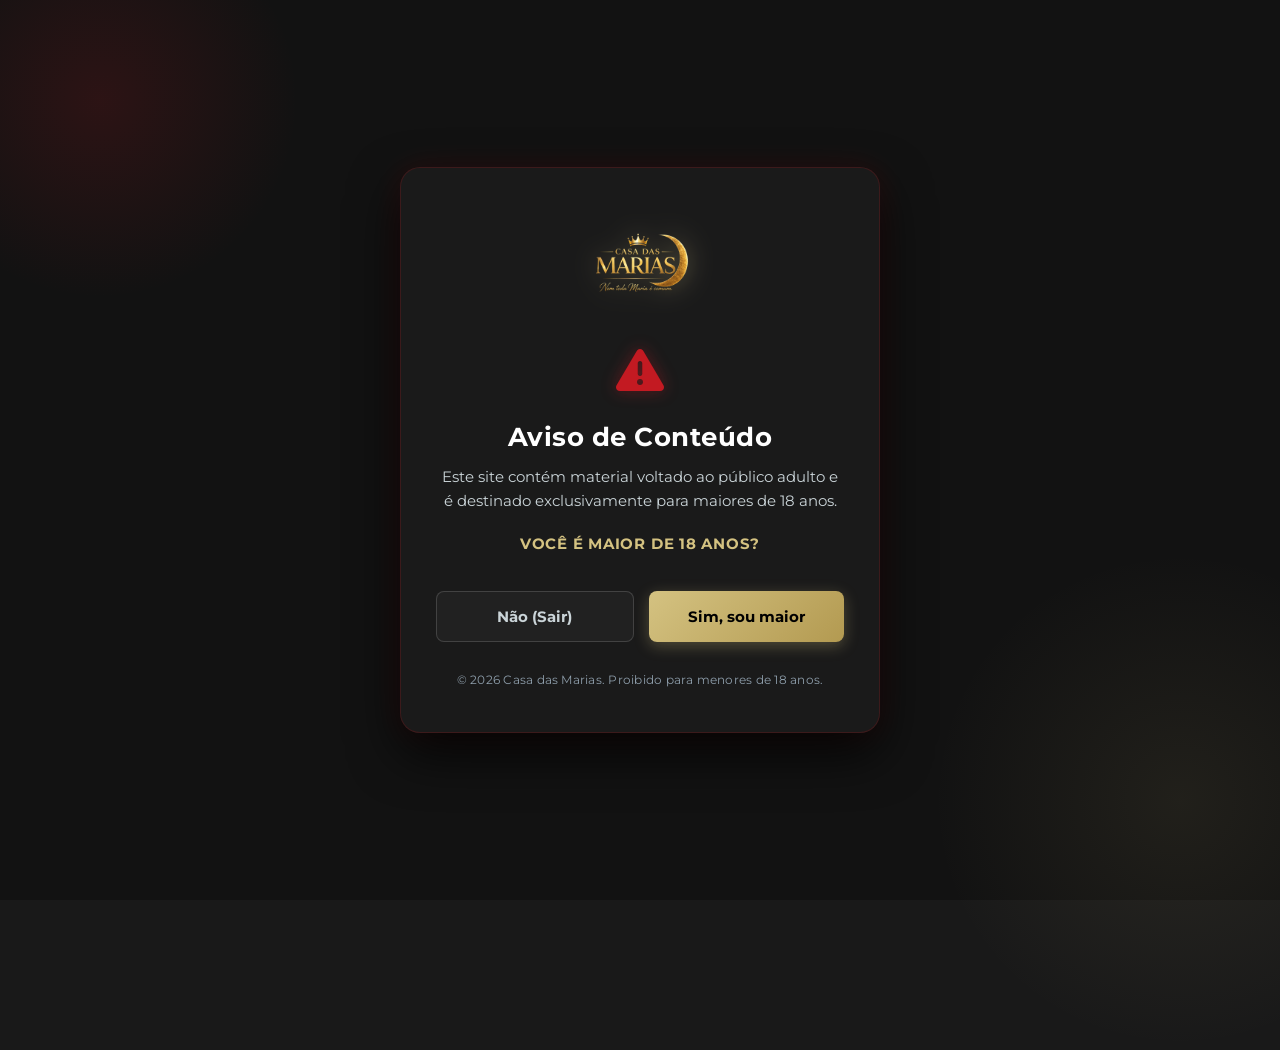
==== about.html @ dfa1aa03 "ATT" ====
<!DOCTYPE html>
<html lang="pt-BR">

<head>
    <script>
        if (localStorage.getItem('marias_age_verified') !== 'true') {
            window.location.href = 'index.html';
        }
    </script>
    <meta charset="UTF-8">
    <meta name="viewport" content="width=device-width, initial-scale=1.0">
    <title>Quem Somos | Casa das Marias</title>
    <!-- Google Fonts -->
    <link rel="preconnect" href="https://fonts.googleapis.com">
    <link rel="preconnect" href="https://fonts.gstatic.com" crossorigin>
    <link
        href="https://fonts.googleapis.com/css2?family=Cinzel:wght@400;600;700;800&family=Inter:wght@300;400;500;600;700&family=Montserrat:ital,wght@0,300..800;1,300..800&family=Outfit:wght@300;400;500;600;700;800&family=Playfair+Display:ital,wght@0,400..900;1,400..900&display=swap"
        rel="stylesheet">
    <!-- FontAwesome for Premium Icons -->
    <link rel="stylesheet" href="https://cdnjs.cloudflare.com/ajax/libs/font-awesome/6.4.0/css/all.min.css">
    <!-- Main Style sheet -->
    <link rel="stylesheet" href="index.css">
</head>

<body>
    <!-- Mobile Sidebar Drawer (Fatal Model Style) -->
    <div class="drawer-overlay" id="drawer-overlay"></div>
    <aside class="sidebar-drawer" id="sidebar-drawer">
        <div class="drawer-close-btn" id="drawer-close-btn">
            <i class="fa-solid fa-xmark"></i>
        </div>
        <div class="drawer-profile">
            <div class="profile-avatar">
                <img src="assets/logo.png" alt="Casa das Marias Logo">
            </div>
            <div class="profile-info">
                <h4 class="profile-name">Casa das Marias</h4>
                <p class="profile-location">Petrolina - PE</p>
                <div class="profile-link-container">
                    <span class="profile-link-text" id="share-link-text">casadasmariass.com</span>
                    <button class="copy-link-btn" id="copy-share-link" title="Copiar Link">
                        <i class="fa-regular fa-copy"></i>
                    </button>
                </div>
            </div>
        </div>
        <nav class="drawer-nav">
            <a href="main.html" class="drawer-link"><i class="fa-solid fa-house"></i> Início</a>
            <a href="main.html#lounge" class="drawer-link"><i class="fa-solid fa-hotel"></i> A Casa</a>
            <a href="main.html#portfolio-view" class="drawer-link"><i class="fa-solid fa-users"></i> Nossas Modelos</a>
            <a href="about.html" class="drawer-link active"><i class="fa-solid fa-circle-info"></i> Quem Somos</a>
            <a href="support.html" class="drawer-link"><i class="fa-solid fa-headset"></i> Suporte</a>
            <a href="https://instagram.com/casadasmarias_privee" target="_blank" class="drawer-link"><i class="fa-brands fa-instagram"></i> Instagram</a>
            <a href="#" class="drawer-link admin-trigger"><i class="fa-solid fa-lock"></i> Painel Admin</a>
        </nav>
        <div class="drawer-footer-action">
            <a href="https://wa.me/5575982897249?text=Ol%C3%A1!%20Sou%20acompanhante%20e%20tenho%20interesse%20em%20me%20hospedar%2Fatender%20na%20Casa%20das%20Marias." target="_blank" class="btn btn-gold btn-glow w-full">
                <i class="fa-brands fa-whatsapp"></i> Solicitar Vaga
            </a>
        </div>
    </aside>

    <!-- Premium Header -->
    <header class="app-header">
        <div class="header-container">
            <a href="main.html" class="logo-img-link" id="nav-logo">
                <img src="assets/logo.png" alt="Casa das Marias" class="logo-img">
            </a>
            <nav class="main-nav" id="main-nav">
                <a href="main.html" class="nav-link">Início</a>
                <a href="main.html#lounge" class="nav-link">A Casa</a>
                <a href="main.html#portfolio-view" class="nav-link">Nossas Modelos</a>
                <a href="about.html" class="nav-link active">Quem Somos</a>
                <a href="support.html" class="nav-link">Suporte</a>
                <a href="https://wa.me/5575982897249?text=Ol%C3%A1!%20Sou%20acompanhante%20e%20tenho%20interesse%20em%20me%20hospedar%2Fatender%20na%20Casa%20das%20Marias." target="_blank" class="nav-link nav-apply-btn"><i class="fa-brands fa-whatsapp"></i> Solicitar Vaga</a>
                <a href="#" class="nav-link admin-trigger"><i class="fa-solid fa-lock-open"></i> Painel Admin</a>
            </nav>
            <button class="mobile-menu-toggle" id="menu-toggle" aria-label="Menu de Navegação">
                <i class="fa-solid fa-bars"></i>
            </button>
        </div>
    </header>

    <!-- Main Content -->
    <main class="main-content" style="padding-top: 115px;">
        <!-- Institutional Hero Section -->
        <section class="about-hero-section" style="position: relative; padding: 100px 4%; text-align: center; background: linear-gradient(180deg, #100607 0%, var(--bg-primary) 100%);">
            <div style="max-width: 800px; margin: 0 auto;">
                <span style="color: var(--color-gold); font-family: var(--font-heading); font-weight: 600; text-transform: uppercase; letter-spacing: 0.2em; font-size: 0.9rem;">Nem toda Maria é comum.</span>
                <h1 style="font-size: 3rem; margin: 15px 0 25px; font-family: var(--font-heading); font-weight: 800; background: linear-gradient(135deg, #FFF, #DFD1A5); -webkit-background-clip: text; -webkit-text-fill-color: transparent;">Quem Somos</h1>
                <div class="title-underline"></div>
                <p style="color: var(--text-secondary); font-size: 1.15rem; line-height: 1.6;">Conheça a história, os valores e a filosofia por trás do espaço de hospedagem e lounge privativo mais exclusivo de Petrolina.</p>
            </div>
        </section>

        <!-- Presentation Section -->
        <section class="section-container" style="padding-top: 20px;">
            <div class="lounge-grid">
                <div class="lounge-img-wrapper story-format">
                    <video autoplay muted loop playsinline webkit-playsinline class="lounge-video">
                        <source src="assets/casa.mp4" type="video/mp4">
                    </video>
                </div>
                <div class="lounge-details">
                    <span style="color: var(--color-accent); font-weight: 600; font-size: 0.95rem; text-transform: uppercase; letter-spacing: 0.1em; display: block; margin-bottom: 8px;">Exclusividade & Conforto</span>
                    <h3 style="font-size: 2.2rem; line-height: 1.2; margin-bottom: 20px; font-family: var(--font-heading); font-weight: 700;">Onde o Luxo Encontra a Privacidade</h3>
                    <p>Na Casa das Marias, cada detalhe foi cuidadosamente planejado para oferecer uma experiência sensorial incomparável. Nosso lounge conta com iluminação indireta sofisticada, sofás de veludo confortáveis e uma seleção de bebidas importadas da mais alta qualidade.</p>
                    <p>Valorizamos a privacidade acima de tudo. Por isso, oferecemos uma entrada reservada de acesso discreto e segurança qualificada no local, permitindo que você relaxe e desfrute com total paz de espírito.</p>
                </div>
            </div>
        </section>

        <!-- Features & Notice Section -->
        <section class="section-container" style="background: rgba(255, 255, 255, 0.01); border-top: 1px solid rgba(255,255,255,0.03); border-bottom: 1px solid rgba(255,255,255,0.03); padding-top: 60px; padding-bottom: 60px;">
            <div class="section-header" style="margin-bottom: 40px;">
                <h2 class="section-title" style="font-size: 2rem;">Diferenciais da Casa</h2>
                <div class="title-underline"></div>
            </div>
            
            <div class="rules-grid" style="margin-bottom: 40px;">
                <div class="rule-card">
                    <div class="rule-card-header">
                        <div class="rule-card-icon-box"><i class="fa-solid fa-user-secret"></i></div>
                        <h4>Sigilo Absoluto</h4>
                    </div>
                    <div class="rule-card-content">
                        <p>Acesso e estacionamento privativos para sua total discrição em todas as visitas.</p>
                    </div>
                </div>

                <div class="rule-card">
                    <div class="rule-card-header">
                        <div class="rule-card-icon-box"><i class="fa-solid fa-martini-glass-citrus"></i></div>
                        <h4>Bar de Elite</h4>
                    </div>
                    <div class="rule-card-content">
                        <p>Drinks finos, champagne e destilados premium selecionados para paladares exigentes.</p>
                    </div>
                </div>

                <div class="rule-card">
                    <div class="rule-card-header">
                        <div class="rule-card-icon-box"><i class="fa-solid fa-hotel"></i></div>
                        <h4>Suítes VIP</h4>
                    </div>
                    <div class="rule-card-content">
                        <p>Quartos climatizados equipados com hidromassagem e sistema de som ambiente premium.</p>
                    </div>
                </div>

                <div class="rule-card">
                    <div class="rule-card-header">
                        <div class="rule-card-icon-box"><i class="fa-solid fa-shield-halved"></i></div>
                        <h4>Segurança Rigorosa</h4>
                    </div>
                    <div class="rule-card-content">
                        <p>Sistema de monitoramento e equipe dedicada treinada para garantir sua total tranquilidade.</p>
                    </div>
                </div>
            </div>

            <!-- Exclusivity Notice Box -->
            <div class="lounge-notice-box" style="max-width: 800px; margin: 0 auto; padding: 20px; border-left: 3px solid var(--color-gold); background: rgba(212, 194, 129, 0.03); border-radius: 0 var(--border-radius-sm) var(--border-radius-sm) 0; text-align: left;">
                <p style="margin: 0; font-size: 0.9rem; line-height: 1.6; color: var(--text-secondary);">
                    <strong>Nota de Exclusividade:</strong> A Casa das Marias funciona como um espaço de hospedagem e atendimento privativo das próprias modelos. Não possuímos central de atendimento ao cliente ou suporte comercial no local; todos os contatos e agendamentos são feitos de forma individual e direta com as modelos via WhatsApp.
                </p>
            </div>
        </section>

        <!-- Concept Banner (Instagram Integration visual hint) -->
        <section class="section-container" style="text-align: center; padding-top: 60px; padding-bottom: 60px;">
            <div class="glass-panel" style="max-width: 900px; margin: 0 auto; padding: 45px 30px; border: 1px solid rgba(212, 194, 129, 0.25);">
                <i class="fa-brands fa-instagram" style="font-size: 3.5rem; color: var(--color-gold); margin-bottom: 20px; text-shadow: 0 0 15px var(--color-gold-glow);"></i>
                <h3 style="font-family: var(--font-heading); font-size: 1.8rem; font-weight: 700; margin-bottom: 15px; color: #FFF;">Acompanhe Nossa Rotina no Instagram</h3>
                <p style="color: var(--text-secondary); max-width: 600px; margin: 0 auto 25px; line-height: 1.6; font-size: 1rem;">Siga nosso perfil oficial para novidades exclusivas, bastidores, aviso de novas modelos hospedadas na casa e campanhas especiais.</p>
                <a href="https://instagram.com/casadasmarias_privee" target="_blank" class="btn btn-gold btn-glow" style="padding: 14px 35px;">
                    <i class="fa-brands fa-instagram"></i> @casadasmarias_privee
                </a>
            </div>
        </section>
    </main>

    <!-- Footer -->
    <footer class="app-footer">
        <div class="footer-container">
            <div class="footer-brand">
                <a href="main.html" class="logo-img-link">
                    <img src="assets/logo.png" alt="Casa das Marias" class="logo-img footer-logo-img">
                </a>
                <p>O ambiente mais exclusivo e as companhias mais sofisticadas da região. Nem toda Maria é comum.</p>
            </div>
            <div class="footer-links">
                <h3>Links Úteis</h3>
                <ul>
                    <li><a href="main.html#lounge">A Casa</a></li>
                    <li><a href="main.html#portfolio-view">Nossas Modelos</a></li>
                    <li><a href="about.html">Quem Somos</a></li>
                    <li><a href="support.html">Suporte</a></li>
                    <li><a href="#" class="admin-trigger"><i class="fa-solid fa-user-gear"></i> Painel Administrativo</a></li>
                </ul>
            </div>
            <div class="footer-contact">
                <h3>Agendamentos</h3>
                <p><i class="fa-brands fa-whatsapp"></i> <a href="https://wa.me/5575982897249" target="_blank"
                        style="color: inherit; text-decoration: none; transition: color 0.2s;">Agendamentos via
                        WhatsApp</a></p>
                <p><i class="fa-solid fa-clock"></i> Todos os dias — 24 horas</p>
                <div class="social-icons">
                    <a href="https://wa.me/5575982897249" target="_blank" class="social-icon wa-link"><i
                            class="fa-brands fa-whatsapp"></i></a>
                    <a href="https://instagram.com/casadasmarias_privee" target="_blank" class="social-icon"><i class="fa-brands fa-instagram"></i></a>
                </div>
            </div>
        </div>
        <div class="footer-bottom">
            <p>&copy; 2026 Casa das Marias. Todos os direitos reservados. Proibido para menores de 18 anos.</p>
        </div>
    </footer>

    <!-- Manager Password Modal -->
    <div class="modal-overlay hidden" id="auth-modal">
        <div class="modal-container glass-panel auth-modal-container">
            <button class="modal-close-btn" id="auth-modal-close"><i class="fa-solid fa-xmark"></i></button>
            <div class="auth-header">
                <i class="fa-solid fa-shield-halved auth-icon"></i>
                <h3>Autenticação do Gerente</h3>
                <p>Insira a senha de acesso para entrar no Painel Administrativo.</p>
            </div>
            <div class="auth-body">
                <div class="form-group">
                    <label for="auth-password">Senha de Acesso</label>
                    <input type="password" id="auth-password" placeholder="Digite a senha...">
                    <small id="auth-error-msg" class="auth-error-msg hidden">Senha incorreta. Tente novamente.</small>
                    <small class="form-tip">Dica: A senha padrão é <strong>admin123</strong></small>
                </div>
                <button type="button" class="btn btn-primary w-full" id="auth-submit-btn">Entrar no Painel</button>
            </div>
        </div>
    </div>

    <!-- Core App Logic -->
    <script src="js/app.js"></script>
</body>

</html>
---- index.css ----
/* ==========================================================================
   MARIAS PRIVÉE - DESIGN SYSTEM & STYLESHEET
   ========================================================================== */

/* --- Design Tokens / Variables --- */
:root {
    --bg-primary: #191919;
    --bg-secondary: #292929;
    --bg-tertiary: #333333;

    --color-gold: #D4C281;
    --color-gold-hover: #E5D59A;
    --color-gold-glow: rgba(212, 194, 129, 0.35);

    --color-accent: #E25352;
    --color-accent-hover: #D04C4C;
    --color-accent-glow: rgba(226, 83, 82, 0.4);

    --color-success: #25D366;
    --color-danger: #ED3A3B;

    --text-primary: #FFFFFF;
    --text-secondary: #CAD4D8;
    --text-muted: #8E9EAB;

    --glass-bg: rgba(41, 41, 41, 0.85);
    --glass-border: rgba(226, 83, 82, 0.15);
    --glass-blur: blur(16px);

    --font-logo: 'Cinzel', serif;
    --font-heading: 'Montserrat', sans-serif;
    --font-body: 'Montserrat', sans-serif;

    --transition-fast: 0.2s cubic-bezier(0.4, 0, 0.2, 1);
    --transition-smooth: 0.4s cubic-bezier(0.4, 0, 0.2, 1);

    --shadow-premium: 0 10px 30px -10px rgba(0, 0, 0, 0.5),
        0 1px 1px 0 rgba(226, 83, 82, 0.05);
    --shadow-glow: 0 0 20px rgba(226, 83, 82, 0.25);

    --border-radius-sm: 8px;
    --border-radius-md: 12px;
    --border-radius-lg: 20px;
}

/* --- Base Styles & Reset --- */
* {
    margin: 0;
    padding: 0;
    box-sizing: border-box;
}

html {
    scroll-behavior: smooth;
    background-color: var(--bg-primary);
    color: var(--text-primary);
    font-family: var(--font-body);
}

body {
    min-height: 100vh;
    display: flex;
    flex-direction: column;
    overflow-x: hidden;
}

/* --- Typography --- */
h1,
h2,
h3,
h4,
h5,
h6 {
    font-family: var(--font-heading);
    font-weight: 600;
    letter-spacing: -0.02em;
}

a {
    color: inherit;
    text-decoration: none;
    transition: var(--transition-fast);
}

/* --- Common Components --- */

/* Glass Panels */
.glass-panel {
    background: var(--glass-bg);
    backdrop-filter: var(--glass-blur);
    -webkit-backdrop-filter: var(--glass-blur);
    border: 1px solid var(--glass-border);
    box-shadow: var(--shadow-premium);
    border-radius: var(--border-radius-md);
}

/* Buttons */
.btn {
    display: inline-flex;
    align-items: center;
    justify-content: center;
    gap: 8px;
    padding: 12px 28px;
    font-family: var(--font-heading);
    font-weight: 600;
    font-size: 0.95rem;
    border-radius: var(--border-radius-sm);
    cursor: pointer;
    transition: var(--transition-smooth);
    border: none;
}

.btn-primary {
    background: var(--color-accent);
    color: #FFFFFF;
}

.btn-primary:hover {
    background: var(--color-accent-hover);
    transform: translateY(-2px);
    box-shadow: var(--shadow-glow);
}

.btn-secondary {
    background: rgba(255, 255, 255, 0.05);
    color: var(--text-primary);
    border: 1px solid rgba(255, 255, 255, 0.15);
}

.btn-secondary:hover {
    background: rgba(255, 255, 255, 0.1);
    border-color: var(--color-accent);
    transform: translateY(-2px);
}

.btn-gold {
    background: linear-gradient(135deg, var(--color-gold), #b39a51);
    color: #000000 !important;
    font-weight: 750;
    box-shadow: 0 4px 15px rgba(212, 194, 129, 0.3);
}

.btn-gold:hover {
    background: linear-gradient(135deg, #e5d59a, var(--color-gold));
    transform: translateY(-2px);
    box-shadow: 0 8px 25px rgba(212, 194, 129, 0.5);
}

.btn-gold.btn-glow::after {
    background: linear-gradient(135deg, var(--color-gold), #b39a51) !important;
    opacity: 0.4;
}

.btn-glow {
    position: relative;
}

.btn-glow::after {
    content: '';
    position: absolute;
    top: -2px;
    left: -2px;
    right: -2px;
    bottom: -2px;
    background: linear-gradient(135deg, var(--color-accent), var(--color-accent-hover));
    z-index: -1;
    border-radius: calc(var(--border-radius-sm) + 2px);
    opacity: 0.5;
    filter: blur(8px);
    transition: var(--transition-smooth);
}

.btn-glow:hover::after {
    opacity: 0.8;
    filter: blur(12px);
}

.w-full {
    width: 100%;
}

/* Section Header */
.section-container {
    padding: 80px 4% 40px;
    max-width: 1400px;
    margin: 0 auto;
    width: 100%;
}

.section-header {
    text-align: center;
    margin-bottom: 50px;
}

.section-title {
    font-size: 2.5rem;
    color: var(--text-primary);
    margin-bottom: 8px;
    font-weight: 700;
}

.title-underline {
    width: 60px;
    height: 3px;
    background: linear-gradient(90deg, var(--color-gold), var(--color-accent));
    margin: 0 auto 16px;
    border-radius: 2px;
}

.section-subtitle {
    font-size: 1.1rem;
    color: var(--text-secondary);
    max-width: 600px;
    margin: 0 auto;
}

/* --- Header / Navigation --- */
.app-header {
    position: fixed;
    top: 0;
    left: 0;
    right: 0;
    z-index: 100;
    background: #000000;
    border-bottom: 1px solid rgba(255, 255, 255, 0.03);
    transition: var(--transition-smooth);
}

.header-container {
    max-width: 1400px;
    margin: 0 auto;
    padding: 10px 4%;
    display: flex;
    align-items: center;
    justify-content: space-between;
}

.logo {
    font-family: var(--font-logo);
    font-size: 1.6rem;
    font-weight: 700;
    letter-spacing: 0.05em;
    display: inline-flex;
    align-items: center;
}

.logo-img-link {
    display: inline-flex;
    align-items: center;
}

.logo-img {
    height: 95px;
    width: auto;
    object-fit: contain;
    transition: var(--transition-fast);
    mix-blend-mode: screen;
}

@media (max-width: 767px) {
    .logo-img {
        height: 75px;
    }
}

.logo-img-link:hover .logo-img {
    transform: scale(1.04);
    filter: drop-shadow(0 0 10px var(--color-gold-glow));
}

.footer-logo-img {
    height: 70px;
}

.logo-icon-crown {
    color: var(--color-gold);
    margin-right: 8px;
    font-size: 1.4rem;
    filter: drop-shadow(0 0 8px var(--color-gold-glow));
    vertical-align: middle;
}

.logo-gold {
    color: var(--color-gold);
    text-shadow: 0 0 10px rgba(212, 175, 55, 0.3);
}

.logo-white {
    color: var(--text-primary);
}

.main-nav {
    display: flex;
    align-items: center;
    gap: 32px;
}

.nav-link {
    font-size: 0.95rem;
    font-weight: 500;
    color: var(--text-secondary);
    position: relative;
    padding: 6px 0;
}

.nav-link:hover,
.nav-link.active {
    color: var(--text-primary);
}

.nav-link.nav-apply-btn {
    color: var(--color-gold) !important;
    font-weight: 600;
}

.nav-link.nav-apply-btn:hover {
    color: var(--color-gold-hover) !important;
}

.nav-link::after {
    content: '';
    position: absolute;
    bottom: 0;
    left: 0;
    width: 0;
    height: 2px;
    background: var(--color-gold);
    transition: var(--transition-fast);
}

.nav-link:hover::after,
.nav-link.active::after {
    width: 100%;
}

.admin-trigger {
    background: rgba(212, 175, 55, 0.1);
    color: var(--color-gold);
    border: 1px solid rgba(212, 175, 55, 0.3);
    padding: 8px 16px;
    border-radius: var(--border-radius-sm);
    display: inline-flex;
    align-items: center;
    gap: 8px;
    font-weight: 600;
    font-size: 0.9rem;
}

.admin-trigger:hover {
    background: var(--color-gold);
    color: #000000;
    border-color: var(--color-gold);
}

.mobile-menu-toggle {
    display: none;
    background: none;
    border: none;
    color: var(--text-primary);
    font-size: 1.5rem;
    cursor: pointer;
}

/* --- Hero Section --- */
.hero-section {
    position: relative;
    width: 100%;
    height: 100vh;
    min-height: 500px;
    max-height: 100vh;
    display: flex;
    align-items: center;
    justify-content: center;
    padding: 0 6%;
    background-color: #000;
    overflow: hidden;
}

/* Video background — ocupa toda a seção sem esticar */
.hero-video-bg {
    position: absolute;
    top: 0;
    left: 0;
    width: 100%;
    height: 100%;
    /* object-fit:cover garante que o vídeo preenche sem deformar */
    object-fit: cover;
    object-position: center center;
    z-index: 0;
    pointer-events: none;
    opacity: 0.85;
    /* display:block evita espaço extra inline */
    display: block;
    transform: translate3d(0, 0, 0);
    -webkit-transform: translate3d(0, 0, 0);
}

.hero-overlay {
    position: absolute;
    top: 0;
    left: 0;
    right: 0;
    bottom: 0;
    /* Gradiente forte para garantir legibilidade do texto em cima do vídeo */
    background: linear-gradient(
        to bottom,
        rgba(10, 10, 10, 0.25) 0%,
        rgba(10, 10, 10, 0.55) 50%,
        rgba(10, 10, 10, 0.9) 85%,
        #191919 100%
    );
    z-index: 1;
}

.hero-content {
    position: relative;
    z-index: 2;
    text-align: center;
    max-width: 800px;
    padding: 0 20px;
    animation: fadeInUp 1s cubic-bezier(0.16, 1, 0.3, 1);
}

.hero-subtitle {
    font-family: var(--font-heading);
    font-size: 1.1rem;
    font-weight: 600;
    letter-spacing: 0.25em;
    text-transform: uppercase;
    color: var(--color-gold);
    margin-bottom: 20px;
    display: block;
    text-shadow: 0 0 10px rgba(212, 175, 55, 0.4);
}

.hero-title {
    font-size: 3.5rem;
    line-height: 1.15;
    font-weight: 800;
    margin-bottom: 24px;
    color: var(--text-primary);
    background: linear-gradient(135deg, #FFF, #DFD1A5);
    -webkit-background-clip: text;
    -webkit-text-fill-color: transparent;
}

.hero-description {
    font-size: 1.15rem;
    color: var(--text-secondary);
    line-height: 1.6;
    margin-bottom: 40px;
    max-width: 650px;
    margin-left: auto;
    margin-right: auto;
}

.hero-ctas {
    display: flex;
    align-items: center;
    justify-content: center;
    gap: 20px;
}

.scroll-indicator {
    position: absolute;
    bottom: 30px;
    left: 50%;
    transform: translateX(-50%);
    z-index: 2;
    display: flex;
    flex-direction: column;
    align-items: center;
    gap: 8px;
    color: var(--text-muted);
    font-size: 0.85rem;
    letter-spacing: 0.05em;
}

.bounce {
    animation: bounce 2s infinite;
}

/* --- Lounge Section (O Ambiente) --- */
.lounge-grid {
    display: grid;
    grid-template-columns: 1fr 1fr;
    gap: 60px;
    align-items: center;
    margin-top: 40px;
}

.lounge-img-wrapper {
    position: relative;
    border-radius: var(--border-radius-lg);
    overflow: hidden;
    aspect-ratio: 16 / 10;
}

.lounge-img-wrapper::after {
    content: '';
    position: absolute;
    top: -1px;
    left: -1px;
    right: -1px;
    bottom: -1px;
    border: 2px solid var(--glass-border);
    border-radius: var(--border-radius-lg);
    pointer-events: none;
    z-index: 2;
}

.lounge-img {
    width: 100%;
    height: 100%;
    object-fit: cover;
    transition: var(--transition-smooth);
}

.lounge-video {
    width: 100%;
    height: 100%;
    object-fit: cover;
    display: block;
    transition: var(--transition-smooth);
    transform: translate3d(0, 0, 0);
    -webkit-transform: translate3d(0, 0, 0);
}

.lounge-img-wrapper:hover .lounge-img,
.lounge-img-wrapper:hover .lounge-video {
    transform: scale(1.04);
}

.lounge-details h3 {
    font-size: 2rem;
    margin-bottom: 20px;
    color: var(--text-primary);
}

.lounge-details p {
    color: var(--text-secondary);
    line-height: 1.7;
    margin-bottom: 24px;
}

.lounge-features {
    display: grid;
    grid-template-columns: 1fr 1fr;
    gap: 20px;
}

.feature-item {
    display: flex;
    align-items: flex-start;
    gap: 16px;
}

.feature-icon-box {
    width: 48px;
    height: 48px;
    background: rgba(212, 175, 55, 0.08);
    border: 1px solid rgba(212, 175, 55, 0.2);
    border-radius: var(--border-radius-sm);
    display: flex;
    align-items: center;
    justify-content: center;
    color: var(--color-gold);
    font-size: 1.25rem;
    flex-shrink: 0;
}

.feature-text h4 {
    font-size: 1rem;
    font-weight: 600;
    margin-bottom: 4px;
}

.feature-text p {
    font-size: 0.85rem;
    color: var(--text-muted);
    margin-bottom: 0;
    line-height: 1.4;
}

/* --- Search & Filter Bar --- */
.filter-controls-container {
    padding: 24px;
    display: flex;
    flex-direction: column;
    gap: 20px;
    margin-bottom: 40px;
}

@media(min-width: 768px) {
    .filter-controls-container {
        flex-direction: row;
        align-items: center;
        justify-content: space-between;
    }
}

.search-bar {
    position: relative;
    flex: 1;
    max-width: 400px;
}

.search-icon {
    position: absolute;
    left: 16px;
    top: 50%;
    transform: translateY(-50%);
    color: var(--text-muted);
    font-size: 1.1rem;
}

.search-bar input {
    width: 100%;
    padding: 14px 16px 14px 48px;
    background: rgba(0, 0, 0, 0.3);
    border: 1px solid rgba(255, 255, 255, 0.08);
    border-radius: var(--border-radius-sm);
    color: var(--text-primary);
    font-family: var(--font-body);
    font-size: 0.95rem;
    transition: var(--transition-fast);
}

.search-bar input:focus {
    outline: none;
    border-color: var(--color-gold);
    box-shadow: 0 0 10px rgba(212, 175, 55, 0.1);
}

.filter-options {
    display: flex;
    align-items: center;
    gap: 16px;
    flex-wrap: wrap;
}

.filter-label {
    font-family: var(--font-heading);
    font-weight: 600;
    color: var(--text-secondary);
    font-size: 0.9rem;
    text-transform: uppercase;
}

.filter-tags {
    display: flex;
    gap: 10px;
    flex-wrap: wrap;
}

.filter-btn {
    background: rgba(255, 255, 255, 0.03);
    border: 1px solid rgba(255, 255, 255, 0.1);
    color: var(--text-secondary);
    padding: 8px 18px;
    border-radius: 30px;
    font-size: 0.85rem;
    font-weight: 500;
    cursor: pointer;
    transition: var(--transition-fast);
}

.filter-btn:hover {
    color: var(--text-primary);
    border-color: rgba(255, 255, 255, 0.25);
}

.filter-btn.active {
    background: var(--color-accent);
    color: #FFFFFF;
    border-color: var(--color-accent);
    box-shadow: var(--shadow-glow);
}

/* --- Companions Grid & Cards --- */
.companions-grid {
    display: grid;
    grid-template-columns: repeat(auto-fill, minmax(280px, 1fr));
    gap: 30px;
}

.girl-card {
    position: relative;
    background-color: var(--bg-secondary);
    border: 1px solid rgba(255, 255, 255, 0.05);
    border-radius: var(--border-radius-md);
    overflow: hidden;
    cursor: pointer;
    display: flex;
    flex-direction: column;
    box-shadow: var(--shadow-premium);
    transition: var(--transition-smooth);
}

.girl-card-img-wrapper {
    position: relative;
    width: 100%;
    aspect-ratio: 3 / 4;
    overflow: hidden;
}

.girl-card-img {
    width: 100%;
    height: 100%;
    object-fit: cover;
    transition: var(--transition-smooth);
}

.girl-card-overlay {
    position: absolute;
    top: 0;
    left: 0;
    right: 0;
    bottom: 0;
    background: linear-gradient(to top,
            rgba(25, 25, 25, 0.4) 0%,
            rgba(25, 25, 25, 0.05) 50%,
            transparent 100%);
    z-index: 2;
    transition: var(--transition-smooth);
}

.girl-card:hover {
    transform: translateY(-8px);
    box-shadow: 0 15px 40px -10px rgba(0, 0, 0, 0.6), 0 10px 20px -10px var(--color-accent-glow);
    border-color: rgba(226, 83, 82, 0.3);
}

.girl-card:hover .girl-card-img {
    transform: scale(1.04);
}

/* Badges */
.card-badges {
    position: absolute;
    top: 12px;
    left: 12px;
    z-index: 3;
    display: flex;
    flex-direction: column;
    gap: 6px;
}

.badge {
    padding: 4px 8px;
    font-size: 0.7rem;
    font-weight: 700;
    text-transform: uppercase;
    letter-spacing: 0.03em;
    border-radius: 4px;
    display: inline-flex;
    align-items: center;
    gap: 4px;
}

.badge-gold {
    background: linear-gradient(135deg, var(--color-gold), #B5902B);
    color: #000;
    box-shadow: 0 2px 8px rgba(212, 194, 129, 0.3);
}

.badge-magenta {
    background: var(--color-accent);
    color: #FFF;
    box-shadow: 0 2px 8px rgba(226, 83, 82, 0.3);
}

.badge-verified {
    background-color: var(--color-accent);
    color: #FFFFFF;
    font-weight: 700;
    box-shadow: 0 2px 8px rgba(226, 83, 82, 0.4);
}

.badge-standard {
    background: rgba(0, 0, 0, 0.6);
    color: #FFF;
    border: 1px solid rgba(255, 255, 255, 0.15);
}

.card-status {
    position: absolute;
    top: 12px;
    right: 12px;
    z-index: 3;
}

.status-dot-badge {
    display: flex;
    align-items: center;
    gap: 6px;
    padding: 4px 8px;
    border-radius: 4px;
    background: rgba(25, 25, 25, 0.85);
    border: 1px solid rgba(255, 255, 255, 0.08);
    font-size: 0.7rem;
    font-weight: 600;
    color: #FFFFFF;
}

.dot-green {
    width: 6px;
    height: 6px;
    background-color: var(--color-success);
    border-radius: 50%;
    box-shadow: 0 0 8px var(--color-success);
    animation: pulse-green 1.8s infinite;
}

@keyframes pulse-green {
    0% {
        transform: scale(0.9);
        box-shadow: 0 0 0 0 rgba(37, 211, 102, 0.7);
    }

    70% {
        transform: scale(1);
        box-shadow: 0 0 0 5px rgba(37, 211, 102, 0);
    }

    100% {
        transform: scale(0.9);
        box-shadow: 0 0 0 0 rgba(37, 211, 102, 0);
    }
}

.dot-red {
    width: 6px;
    height: 6px;
    background-color: #8E9EAB;
    border-radius: 50%;
}

/* Card Content Details */
.girl-card-content {
    position: relative;
    padding: 16px;
    background-color: var(--bg-secondary);
    display: flex;
    flex-direction: column;
    flex-grow: 1;
}

.girl-card-name {
    font-size: 1.15rem;
    font-weight: 700;
    color: var(--text-primary);
    margin-bottom: 2px;
    display: flex;
    align-items: center;
    gap: 6px;
}

.girl-card-location {
    font-size: 0.8rem;
    color: var(--text-muted);
    margin-bottom: 8px;
    display: flex;
    align-items: center;
    gap: 6px;
}

.girl-card-location i {
    color: var(--color-accent);
}

.girl-card-specs {
    display: flex;
    gap: 8px;
    font-size: 0.75rem;
    color: var(--text-secondary);
    margin-bottom: 12px;
    font-weight: 500;
}

.girl-card-specs span:not(:last-child)::after {
    content: '•';
    margin-left: 8px;
    color: rgba(255, 255, 255, 0.15);
}

.girl-card-bio {
    font-size: 0.8rem;
    color: var(--text-secondary);
    line-height: 1.5;
    margin-bottom: 16px;
    display: -webkit-box;
    -webkit-line-clamp: 2;
    -webkit-box-orient: vertical;
    overflow: hidden;
    height: 2.4rem; /* Garante tamanho uniforme */
}

.girl-card-footer {
    display: flex;
    align-items: center;
    justify-content: space-between;
    border-top: 1px solid rgba(255, 255, 255, 0.06);
    padding-top: 12px;
    margin-top: auto;
}

.girl-card-rate {
    font-family: var(--font-heading);
    font-size: 0.95rem;
    font-weight: 700;
    color: #FFFFFF;
}

.rate-label {
    font-size: 0.7rem;
    color: var(--text-muted);
    font-weight: 500;
    display: block;
    margin-bottom: 1px;
}

.girl-card-btn {
    background: rgba(226, 83, 82, 0.08);
    border: 1px solid rgba(226, 83, 82, 0.3);
    color: var(--color-accent);
    padding: 6px 12px;
    border-radius: 4px;
    font-family: var(--font-heading);
    font-weight: 600;
    font-size: 0.75rem;
    cursor: pointer;
    display: flex;
    align-items: center;
    gap: 4px;
    transition: var(--transition-fast);
}

.girl-card:hover .girl-card-btn {
    background: var(--color-accent);
    color: #FFFFFF;
    border-color: var(--color-accent);
    transform: translateX(0);
}

/* --- Modals --- */
.modal-overlay {
    position: fixed;
    top: 0;
    left: 0;
    right: 0;
    bottom: 0;
    background: rgba(0, 0, 0, 0.8);
    backdrop-filter: blur(8px);
    -webkit-backdrop-filter: blur(8px);
    z-index: 200;
    display: flex;
    align-items: center;
    justify-content: center;
    padding: 20px;
    opacity: 1;
    transition: opacity var(--transition-smooth);
}

.modal-overlay.hidden {
    opacity: 0;
    pointer-events: none;
}

.modal-container {
    width: 100%;
    max-height: 90vh;
    overflow-y: auto;
    position: relative;
    padding: 40px;
    animation: modalScaleUp 0.4s cubic-bezier(0.16, 1, 0.3, 1);
}

.modal-overlay.hidden .modal-container {
    animation: none;
}

.modal-close-btn {
    position: absolute;
    top: 20px;
    right: 20px;
    width: 40px;
    height: 40px;
    border-radius: 50%;
    background: rgba(255, 255, 255, 0.05);
    border: 1px solid rgba(255, 255, 255, 0.1);
    color: var(--text-primary);
    font-size: 1.2rem;
    cursor: pointer;
    display: flex;
    align-items: center;
    justify-content: center;
    transition: var(--transition-fast);
}

.modal-close-btn:hover {
    background: rgba(255, 255, 255, 0.1);
    color: var(--color-accent);
    border-color: var(--color-accent);
}

/* Profile Detail Modal Specifics */
.detail-modal-container {
    max-width: 900px;
    background-color: var(--bg-primary);
    border: 1px solid rgba(255, 255, 255, 0.08);
    border-radius: var(--border-radius-lg);
    box-shadow: 0 20px 50px rgba(0, 0, 0, 0.8);
}

.profile-detail-grid {
    display: grid;
    grid-template-columns: 1fr;
    gap: 30px;
}

@media(min-width: 768px) {
    .profile-detail-grid {
        grid-template-columns: 4fr 6fr;
    }
}

.profile-detail-img-wrapper {
    position: relative;
    border-radius: var(--border-radius-md);
    overflow: hidden;
    border: 1px solid rgba(255, 255, 255, 0.05);
    box-shadow: var(--shadow-premium);
    aspect-ratio: 3 / 4;
}

.profile-detail-img {
    width: 100%;
    height: 100%;
    object-fit: cover;
}

.profile-detail-info {
    display: flex;
    flex-direction: column;
}

.profile-detail-header {
    display: flex;
    align-items: center;
    justify-content: space-between;
    margin-bottom: 20px;
    flex-wrap: wrap;
    gap: 12px;
    border-bottom: 1px solid rgba(255, 255, 255, 0.06);
    padding-bottom: 16px;
}

.profile-detail-header-left h3 {
    font-size: 2rem;
    margin-bottom: 4px;
    font-weight: 850;
    color: #FFFFFF;
}

.profile-tags {
    display: flex;
    gap: 6px;
    flex-wrap: wrap;
}

.profile-detail-specs {
    display: grid;
    grid-template-columns: repeat(2, 1fr);
    gap: 12px 20px;
    background: rgba(255, 255, 255, 0.01);
    border: 1px solid rgba(255, 255, 255, 0.05);
    border-radius: var(--border-radius-sm);
    padding: 16px;
    margin-bottom: 20px;
    text-align: left;
}

.spec-box {
    display: flex;
    justify-content: space-between;
    align-items: center;
    border-bottom: 1px solid rgba(255, 255, 255, 0.04);
    padding-bottom: 8px;
}

.spec-box span {
    font-size: 0.75rem;
    color: var(--text-muted);
    text-transform: uppercase;
    font-weight: 600;
}

.spec-box p {
    font-size: 0.85rem;
    font-weight: 600;
    color: #FFFFFF;
}

.profile-bio {
    margin-bottom: 20px;
}

.profile-bio h4,
.profile-services h4 {
    font-family: var(--font-heading);
    font-size: 0.95rem;
    color: var(--text-primary);
    margin-bottom: 10px;
    text-transform: uppercase;
    letter-spacing: 0.05em;
    font-weight: 700;
    border-left: 3px solid var(--color-accent);
    padding-left: 8px;
}

.profile-bio p {
    color: var(--text-secondary);
    line-height: 1.6;
    font-size: 0.85rem;
}

.profile-services {
    margin-bottom: 20px;
}

.services-list {
    display: flex;
    flex-wrap: wrap;
    gap: 6px;
}

.service-tag {
    background: rgba(226, 83, 82, 0.05);
    border: 1px solid rgba(226, 83, 82, 0.15);
    color: var(--text-secondary);
    padding: 4px 10px;
    border-radius: 4px;
    font-size: 0.75rem;
}

.profile-rates {
    display: flex;
    flex-direction: column;
    background: rgba(255, 255, 255, 0.01);
    border: 1px solid rgba(255, 255, 255, 0.05);
    border-radius: var(--border-radius-sm);
    margin-bottom: 24px;
    overflow: hidden;
}

.rate-item {
    display: flex;
    justify-content: space-between;
    align-items: center;
    padding: 10px 16px;
    border-bottom: 1px solid rgba(255, 255, 255, 0.04);
}

.rate-item:last-child {
    border-bottom: none;
}

.rate-item span {
    font-size: 0.8rem;
    color: var(--text-secondary);
    font-weight: 500;
}

.rate-item p {
    font-size: 1.1rem;
    font-weight: 700;
    color: var(--color-accent);
}

.rate-item p span {
    display: inline;
    font-size: 0.75rem;
    color: var(--text-muted);
}

.wa-booking-btn {
    background: linear-gradient(135deg, #25D366, #128C7E);
    color: #FFF;
    font-size: 0.95rem;
    font-weight: 700;
    border: none;
    padding: 14px 20px;
    border-radius: 6px;
    box-shadow: 0 4px 15px rgba(37, 211, 102, 0.2);
}

.wa-booking-btn:hover {
    background: linear-gradient(135deg, #34e576, #15a191);
    transform: translateY(-2px);
    box-shadow: 0 6px 20px rgba(37, 211, 102, 0.4);
    color: #FFF;
}

/* --- Admin Panel Forms & Controls --- */
.admin-form-container {
    max-width: 700px;
    border-radius: var(--border-radius-lg);
}

.admin-form-header {
    border-bottom: 1px solid rgba(255, 255, 255, 0.08);
    padding-bottom: 16px;
    margin-bottom: 24px;
}

.admin-form-header h3 {
    font-size: 1.6rem;
    color: var(--color-gold);
}

.companion-form {
    display: flex;
    flex-direction: column;
    gap: 20px;
}

.form-row {
    display: grid;
    grid-template-columns: 1fr;
    gap: 20px;
}

.form-row-3col {
    display: grid;
    grid-template-columns: 1fr;
    gap: 20px;
}

@media(min-width: 576px) {
    .form-row {
        grid-template-columns: 1fr 1fr;
    }
    .form-row-3col {
        grid-template-columns: 1fr 1fr 1fr;
    }
}

.form-group {
    display: flex;
    flex-direction: column;
    gap: 8px;
}

.form-group label {
    font-size: 0.85rem;
    font-weight: 600;
    color: var(--text-secondary);
}

.form-group input,
.form-group textarea,
.form-group select {
    padding: 12px 16px;
    background: rgba(0, 0, 0, 0.4);
    border: 1px solid rgba(255, 255, 255, 0.1);
    border-radius: var(--border-radius-sm);
    color: var(--text-primary);
    font-family: var(--font-body);
    font-size: 0.95rem;
    transition: var(--transition-fast);
}

.form-group input:focus,
.form-group textarea:focus,
.form-group select:focus {
    outline: none;
    border-color: var(--color-gold);
    box-shadow: 0 0 10px rgba(212, 175, 55, 0.15);
}

.form-tip {
    font-size: 0.75rem;
    color: var(--text-muted);
}

.form-actions {
    display: flex;
    justify-content: flex-end;
    gap: 16px;
    border-top: 1px solid rgba(255, 255, 255, 0.08);
    padding-top: 24px;
    margin-top: 10px;
}

/* Authentication Modal */
.auth-modal-container {
    max-width: 450px;
    border-radius: var(--border-radius-md);
    text-align: center;
}

.auth-icon {
    font-size: 3rem;
    color: var(--color-gold);
    margin-bottom: 20px;
    text-shadow: 0 0 15px rgba(212, 175, 55, 0.3);
}

.auth-header h3 {
    font-size: 1.5rem;
    margin-bottom: 8px;
}

.auth-header p {
    font-size: 0.9rem;
    color: var(--text-secondary);
    margin-bottom: 24px;
    line-height: 1.5;
}

.auth-body {
    text-align: left;
    display: flex;
    flex-direction: column;
    gap: 20px;
}

.auth-error-msg {
    color: var(--color-danger);
    font-size: 0.8rem;
    font-weight: 600;
}

/* --- Manager Dashboard Screen --- */
.admin-view-header {
    display: flex;
    align-items: center;
    justify-content: space-between;
    margin-bottom: 30px;
    flex-wrap: wrap;
    gap: 20px;
}

.admin-view-header h2 {
    font-size: 2.2rem;
    color: var(--text-primary);
}

.admin-header-actions {
    display: flex;
    gap: 12px;
}

.admin-stats-bar {
    display: grid;
    grid-template-columns: repeat(auto-fit, minmax(200px, 1fr));
    gap: 20px;
    margin-bottom: 30px;
}

.stat-card {
    padding: 20px;
    display: flex;
    align-items: center;
    gap: 20px;
}

.stat-card-icon {
    width: 56px;
    height: 56px;
    border-radius: var(--border-radius-sm);
    background: rgba(212, 175, 55, 0.05);
    border: 1px solid rgba(212, 175, 55, 0.15);
    display: flex;
    align-items: center;
    justify-content: center;
    color: var(--color-gold);
    font-size: 1.5rem;
}

.stat-card:nth-child(2) .stat-card-icon {
    background: rgba(0, 230, 118, 0.05);
    border-color: rgba(0, 230, 118, 0.15);
    color: var(--color-success);
}

.stat-card:nth-child(3) .stat-card-icon {
    background: rgba(255, 23, 68, 0.05);
    border-color: rgba(255, 23, 68, 0.15);
    color: var(--color-danger);
}

.stat-card-info span {
    font-size: 0.8rem;
    color: var(--text-muted);
    text-transform: uppercase;
    letter-spacing: 0.05em;
    display: block;
}

.stat-card-info h4 {
    font-size: 1.6rem;
    font-weight: 700;
}

.admin-table-container {
    overflow-x: auto;
    border-radius: var(--border-radius-md);
    margin-bottom: 30px;
}

.admin-table {
    width: 100%;
    border-collapse: collapse;
    text-align: left;
    font-size: 0.95rem;
}

.admin-table th {
    background: rgba(255, 255, 255, 0.02);
    border-bottom: 1px solid rgba(255, 255, 255, 0.08);
    padding: 16px 20px;
    color: var(--text-secondary);
    font-weight: 600;
    font-family: var(--font-heading);
    font-size: 0.85rem;
    text-transform: uppercase;
    letter-spacing: 0.05em;
}

.admin-table td {
    padding: 16px 20px;
    border-bottom: 1px solid rgba(255, 255, 255, 0.05);
    color: var(--text-primary);
    vertical-align: middle;
}

.admin-table tbody tr:hover {
    background: rgba(255, 255, 255, 0.01);
}

.admin-table-model-info {
    display: flex;
    align-items: center;
    gap: 16px;
}

.admin-table-avatar {
    width: 44px;
    height: 44px;
    border-radius: 50%;
    object-fit: cover;
    border: 1px solid rgba(255, 255, 255, 0.1);
}

.admin-table-model-name {
    font-weight: 600;
}

.admin-table-model-sub {
    font-size: 0.8rem;
    color: var(--text-muted);
}

.badge-row {
    display: inline-block;
    padding: 4px 8px;
    font-size: 0.7rem;
    border-radius: 4px;
    font-weight: 700;
}

.status-indicator {
    display: inline-flex;
    align-items: center;
    gap: 8px;
    font-size: 0.85rem;
    font-weight: 600;
    cursor: pointer;
    padding: 6px 12px;
    border-radius: 30px;
    background: rgba(255, 255, 255, 0.03);
    transition: var(--transition-fast);
}

.status-indicator:hover {
    background: rgba(255, 255, 255, 0.08);
}

.admin-actions {
    display: flex;
    gap: 8px;
}

.admin-action-btn {
    width: 36px;
    height: 36px;
    border-radius: var(--border-radius-sm);
    display: flex;
    align-items: center;
    justify-content: center;
    cursor: pointer;
    font-size: 0.9rem;
    transition: var(--transition-fast);
    background: none;
    border: 1px solid rgba(255, 255, 255, 0.08);
}

.btn-edit {
    color: var(--color-gold);
}

.btn-edit:hover {
    background: rgba(212, 175, 55, 0.1);
    border-color: var(--color-gold);
}

.btn-delete {
    color: var(--color-danger);
}

.btn-delete:hover {
    background: rgba(255, 23, 68, 0.1);
    border-color: var(--color-danger);
}

/* Lounge notice box styles */
.lounge-notice-box {
    margin-top: 24px;
    border-left: 3px solid var(--color-gold);
    padding: 16px;
    background: rgba(212, 175, 55, 0.03);
    border-radius: 0 var(--border-radius-sm) var(--border-radius-sm) 0;
}

.lounge-notice-box p {
    margin: 0 !important;
    font-size: 0.85rem !important;
    line-height: 1.5 !important;
    color: var(--text-secondary) !important;
}

.lounge-notice-box strong {
    color: var(--color-gold);
}

/* --- Footer --- */
.app-footer {
    margin-top: auto;
    background: #060203;
    border-top: 1px solid rgba(212, 175, 55, 0.08);
    padding: 60px 4% 30px;
}

.footer-container {
    max-width: 1400px;
    margin: 0 auto;
    display: grid;
    grid-template-columns: 1fr;
    gap: 40px;
}

@media(min-width: 768px) {
    .footer-container {
        grid-template-columns: 2fr 1fr 1fr;
    }
}

.footer-brand .logo {
    display: inline-block;
    margin-bottom: 16px;
}

.footer-brand p {
    color: var(--text-secondary);
    font-size: 0.9rem;
    line-height: 1.6;
    max-width: 350px;
}

.footer-links h3,
.footer-contact h3 {
    font-family: var(--font-heading);
    font-size: 1.1rem;
    margin-bottom: 20px;
    color: var(--text-primary);
    text-transform: uppercase;
    letter-spacing: 0.05em;
}

.footer-links ul {
    list-style: none;
    display: flex;
    flex-direction: column;
    gap: 12px;
}

.footer-links a {
    color: var(--text-secondary);
    font-size: 0.9rem;
}

.footer-links a:hover {
    color: var(--color-gold);
    padding-left: 4px;
}

.footer-contact p {
    color: var(--text-secondary);
    font-size: 0.9rem;
    margin-bottom: 12px;
    display: flex;
    align-items: center;
    gap: 10px;
}

.footer-contact i {
    color: var(--color-gold);
}

.social-icons {
    display: flex;
    gap: 12px;
    margin-top: 16px;
}

.social-icon {
    width: 36px;
    height: 36px;
    border-radius: 50%;
    background: rgba(255, 255, 255, 0.03);
    border: 1px solid rgba(255, 255, 255, 0.08);
    display: flex;
    align-items: center;
    justify-content: center;
    color: var(--text-secondary);
    font-size: 1rem;
}

.social-icon:hover {
    color: #FFF;
    border-color: var(--color-gold);
    transform: translateY(-2px);
}

.social-icon.wa-link:hover {
    background-color: #25D366;
    border-color: #25D366;
}

.footer-bottom {
    max-width: 1400px;
    margin: 40px auto 0;
    padding-top: 20px;
    border-top: 1px solid rgba(255, 255, 255, 0.05);
    text-align: center;
    font-size: 0.8rem;
    color: var(--text-muted);
}

/* --- Responsividade Completa --- */

/* Telas muito pequenas (smartphones em modo retrato) */
@media (max-width: 480px) {
    .main-nav {
        display: none;
        flex-direction: column;
        position: absolute;
        top: 100%;
        left: 0;
        right: 0;
        background: #0a0a0a;
        border-bottom: 1px solid rgba(255, 255, 255, 0.08);
        padding: 20px;
        gap: 18px;
        box-shadow: 0 10px 20px rgba(0, 0, 0, 0.5);
    }

    .main-nav.mobile-active {
        display: flex;
    }

    .mobile-menu-toggle {
        display: block;
    }

    /* Hero — smartphones pequenos */
    .hero-section {
        height: 100svh; /* safe view height em mobile */
    }

    .hero-subtitle {
        font-size: 0.75rem;
        letter-spacing: 0.15em;
        margin-bottom: 12px;
    }

    .hero-title {
        font-size: 1.8rem;
        line-height: 1.2;
        margin-bottom: 14px;
    }

    .hero-description {
        font-size: 0.9rem;
        line-height: 1.5;
        margin-bottom: 24px;
    }

    .hero-ctas {
        flex-direction: column;
        gap: 12px;
    }

    .hero-ctas .btn {
        width: 100%;
        max-width: 280px;
    }

    .lounge-grid {
        grid-template-columns: 1fr;
        gap: 24px;
    }
}

/* Smartphones em modo retrato e paisagem */
@media (max-width: 767px) {
    .main-nav {
        display: none;
        flex-direction: column;
        position: absolute;
        top: 100%;
        left: 0;
        right: 0;
        background: #0a0a0a;
        border-bottom: 1px solid rgba(255, 255, 255, 0.08);
        padding: 24px;
        gap: 20px;
        box-shadow: 0 10px 20px rgba(0, 0, 0, 0.5);
    }

    .main-nav.mobile-active {
        display: flex;
    }

    .mobile-menu-toggle {
        display: block;
    }

    /* Hero — mobile */
    .hero-section {
        height: 100svh;
        min-height: 480px;
    }

    .hero-subtitle {
        font-size: 0.85rem;
        letter-spacing: 0.18em;
        margin-bottom: 14px;
    }

    .hero-title {
        font-size: 2.2rem;
        line-height: 1.2;
        margin-bottom: 16px;
    }

    .hero-description {
        font-size: 1rem;
        margin-bottom: 28px;
    }

    .hero-ctas {
        flex-direction: column;
        gap: 12px;
        align-items: center;
    }

    .hero-ctas .btn {
        width: 100%;
        max-width: 300px;
    }

    .lounge-grid {
        grid-template-columns: 1fr;
        gap: 30px;
    }
}

/* Tablets */
@media (min-width: 768px) and (max-width: 1023px) {
    .hero-section {
        height: 100svh;
    }

    .hero-title {
        font-size: 2.8rem;
    }

    .hero-description {
        font-size: 1.05rem;
    }
}

/* --- Utilities & Helper Classes --- */
.hidden {
    display: none !important;
}

/* --- Keyframe Animations --- */
@keyframes fadeInUp {
    from {
        opacity: 0;
        transform: translateY(30px);
    }

    to {
        opacity: 1;
        transform: translateY(0);
    }
}

@keyframes bounce {

    0%,
    20%,
    50%,
    80%,
    100% {
        transform: translateY(0);
    }

    40% {
        transform: translateY(-8px);
    }

    60% {
        transform: translateY(-4px);
    }
}

@keyframes modalScaleUp {
    from {
        opacity: 0;
        transform: scale(0.95);
    }

    to {
        opacity: 1;
        transform: scale(1);
    }
}

/* ==========================================================================
   STORIES & LOUNGE ACCORDION DROPDOWN STYLES
   ========================================================================== */

/* --- Stories Section --- */
.stories-section-container {
    width: 100%;
    max-width: 1400px;
    margin: 40px auto 10px;
    padding: 0 4%;
}

.stories-wrapper {
    background: rgba(20, 20, 20, 0.4);
    border: 1px solid rgba(255, 255, 255, 0.03);
    border-radius: var(--border-radius-md);
    padding: 20px;
}

.stories-header {
    display: flex;
    justify-content: space-between;
    align-items: center;
    margin-bottom: 15px;
    border-bottom: 1px solid rgba(255, 255, 255, 0.05);
    padding-bottom: 10px;
}

.stories-title {
    font-family: var(--font-heading);
    font-size: 1.1rem;
    font-weight: 700;
    letter-spacing: 0.05em;
    color: var(--text-primary);
    text-transform: uppercase;
}

.stories-title i {
    margin-right: 8px;
    color: var(--color-accent);
}

.live-dot-indicator {
    font-size: 0.75rem;
    font-weight: 700;
    text-transform: uppercase;
    letter-spacing: 0.08em;
    color: var(--text-secondary);
    display: flex;
    align-items: center;
}

.dot-red {
    display: inline-block;
    width: 8px;
    height: 8px;
    background-color: var(--color-accent);
    border-radius: 50%;
    margin-right: 6px;
    box-shadow: 0 0 8px var(--color-accent);
}

.blink {
    animation: blinker 1.5s linear infinite;
}

@keyframes blinker {
    50% {
        opacity: 0;
    }
}

.stories-scroll-box {
    display: flex;
    gap: 20px;
    overflow-x: auto;
    padding: 5px 0 10px;
    scrollbar-width: thin;
    scrollbar-color: rgba(212, 194, 129, 0.2) transparent;
}

.stories-scroll-box::-webkit-scrollbar {
    height: 4px;
}

.stories-scroll-box::-webkit-scrollbar-thumb {
    background: rgba(212, 194, 129, 0.2);
    border-radius: 2px;
}

/* Stories Circle Item */
.story-item {
    display: flex;
    flex-direction: column;
    align-items: center;
    cursor: pointer;
    flex-shrink: 0;
    width: 75px;
    transition: transform var(--transition-fast);
}

.story-item:hover {
    transform: scale(1.05);
}

.story-avatar-ring {
    position: relative;
    width: 70px;
    height: 70px;
    border-radius: 50%;
    padding: 3px;
    background: linear-gradient(135deg, var(--color-gold) 0%, var(--color-accent) 100%);
    box-shadow: 0 0 12px rgba(226, 83, 82, 0.25);
    display: flex;
    align-items: center;
    justify-content: center;
}

.story-item.viewed .story-avatar-ring {
    background: rgba(255, 255, 255, 0.15);
    box-shadow: none;
}

.story-avatar-ring img {
    width: 100%;
    height: 100%;
    object-fit: cover;
    border-radius: 50%;
    border: 2px solid var(--bg-primary);
}

.story-avatar-badge {
    position: absolute;
    bottom: -2px;
    right: -2px;
    background: var(--color-accent);
    color: #FFF;
    border: 2px solid var(--bg-primary);
    border-radius: 50%;
    width: 22px;
    height: 22px;
    font-size: 0.6rem;
    display: flex;
    align-items: center;
    justify-content: center;
}

.story-name {
    margin-top: 8px;
    font-size: 0.8rem;
    font-weight: 600;
    color: var(--text-secondary);
    text-align: center;
    white-space: nowrap;
    overflow: hidden;
    text-overflow: ellipsis;
    width: 100%;
}

/* --- Stories Modal Overlay & Player --- */
.story-player-container {
    position: relative;
    width: 100%;
    max-width: 440px;
    height: 100%;
    max-height: 80vh;
    background: #000;
    border-radius: var(--border-radius-lg);
    overflow: hidden;
    display: flex;
    flex-direction: column;
    justify-content: space-between;
    box-shadow: 0 20px 50px rgba(0, 0, 0, 0.9);
    border: 1px solid rgba(255, 255, 255, 0.1);
    animation: modalScaleUp 0.3s cubic-bezier(0.34, 1.56, 0.64, 1);
}

@media (max-width: 767px) {
    .story-player-container {
        max-width: 100%;
        height: 100vh;
        max-height: 100vh;
        border-radius: 0;
        border: none;
    }
}

/* Close Button */
.story-close-btn {
    position: absolute;
    top: 20px;
    right: 20px;
    z-index: 10;
    background: rgba(0, 0, 0, 0.5);
    border: none;
    color: #FFF;
    font-size: 1.5rem;
    width: 38px;
    height: 38px;
    border-radius: 50%;
    display: flex;
    align-items: center;
    justify-content: center;
    cursor: pointer;
    transition: var(--transition-fast);
}

.story-close-btn:hover {
    background: rgba(0, 0, 0, 0.8);
    transform: scale(1.1);
}

/* Progress Bar indicator */
.story-progress-bar {
    position: absolute;
    top: 15px;
    left: 10px;
    right: 10px;
    display: flex;
    gap: 4px;
    z-index: 9;
}

.story-progress-segment {
    flex: 1;
    height: 3px;
    background: rgba(255, 255, 255, 0.35);
    border-radius: 2px;
    overflow: hidden;
}

.story-progress-fill {
    height: 100%;
    width: 0%;
    background: linear-gradient(90deg, var(--color-gold), var(--color-accent));
    transition: width 0.1s linear;
}

.story-progress-fill.completed {
    width: 100% !important;
}

/* Header in story */
.story-header-info {
    position: absolute;
    top: 25px;
    left: 20px;
    display: flex;
    align-items: center;
    gap: 12px;
    z-index: 9;
}

.story-header-avatar {
    width: 40px;
    height: 40px;
    border-radius: 50%;
    border: 2px solid var(--color-gold);
    object-fit: cover;
}

.story-header-text {
    display: flex;
    flex-direction: column;
}

.story-header-name {
    font-weight: 700;
    font-size: 0.95rem;
    color: #FFF;
    text-shadow: 0 2px 4px rgba(0, 0, 0, 0.8);
}

.story-header-time {
    font-size: 0.7rem;
    color: rgba(255, 255, 255, 0.7);
    text-shadow: 0 1px 2px rgba(0, 0, 0, 0.8);
}

/* Video Wrapper */
.story-video-wrapper {
    position: relative;
    width: 100%;
    height: 100%;
    background-color: #000;
    display: flex;
    align-items: center;
    justify-content: center;
}

.story-video-wrapper video {
    width: 100%;
    height: 100%;
    object-fit: cover;
}

.story-video-loader {
    position: absolute;
    top: 50%;
    left: 50%;
    transform: translate(-50%, -50%);
    color: var(--color-gold);
    font-size: 2.5rem;
    z-index: 3;
    display: none;
}

.story-video-loader.active {
    display: block;
}

/* Controls Overlay */
.story-controls-overlay {
    position: absolute;
    bottom: 90px;
    right: 20px;
    display: flex;
    flex-direction: column;
    gap: 15px;
    z-index: 9;
}

.story-ctrl-btn {
    background: rgba(0, 0, 0, 0.6);
    border: 1px solid rgba(255, 255, 255, 0.15);
    color: #FFF;
    width: 42px;
    height: 42px;
    border-radius: 50%;
    font-size: 1.1rem;
    display: flex;
    align-items: center;
    justify-content: center;
    cursor: pointer;
    transition: var(--transition-fast);
}

.story-ctrl-btn:hover {
    background: rgba(0, 0, 0, 0.9);
    transform: scale(1.08);
    border-color: var(--color-gold);
}

/* Tap Zones */
.story-nav-tap {
    position: absolute;
    top: 70px;
    bottom: 85px;
    width: 25%;
    z-index: 8;
    cursor: pointer;
}

.story-nav-left {
    left: 0;
}

.story-nav-right {
    right: 0;
    width: 75%; /* larger zone to advance */
}

/* Nav arrows for desktop */
.story-arrow-btn {
    position: absolute;
    top: 50%;
    transform: translateY(-50%);
    z-index: 10;
    background: rgba(0, 0, 0, 0.4);
    color: #FFF;
    border: none;
    width: 44px;
    height: 44px;
    border-radius: 50%;
    display: flex;
    align-items: center;
    justify-content: center;
    font-size: 1.2rem;
    cursor: pointer;
    transition: var(--transition-fast);
}

.story-arrow-btn:hover {
    background: rgba(0, 0, 0, 0.8);
    color: var(--color-gold);
}

.story-arrow-left {
    left: -65px;
}

.story-arrow-right {
    right: -65px;
}

@media (max-width: 991px) {
    .story-arrow-btn {
        display: none !important;
    }
}

/* Footer WhatsApp Action */
.story-footer-action {
    position: absolute;
    bottom: 20px;
    left: 0;
    right: 0;
    padding: 0 20px;
    z-index: 9;
    text-align: center;
}

.story-book-btn {
    width: 100%;
    padding: 14px 20px;
    background: var(--color-success);
    border: none;
    box-shadow: 0 4px 15px rgba(37, 211, 102, 0.35);
    font-size: 1rem;
    letter-spacing: 0.02em;
    font-weight: 700;
}

.story-book-btn:hover {
    background: #20ba59;
    transform: translateY(-2px);
    box-shadow: 0 6px 20px rgba(37, 211, 102, 0.5);
}

/* --- Lounge Dropdown (Accordion) --- */
.lounge-accordion-container {
    width: 100%;
    max-width: 1400px;
    margin: 30px auto;
}

.lounge-accordion-trigger {
    width: 100%;
    padding: 24px 30px;
    display: flex;
    align-items: center;
    justify-content: space-between;
    cursor: pointer;
    text-align: left;
    transition: var(--transition-smooth);
    border-radius: var(--border-radius-md);
    background: var(--glass-bg);
    border: 1px solid var(--glass-border);
}

.lounge-accordion-trigger:hover {
    border-color: var(--color-gold);
    box-shadow: 0 0 20px rgba(212, 194, 129, 0.15);
    transform: translateY(-2px);
}

.lounge-trigger-content {
    display: flex;
    align-items: center;
    gap: 20px;
}

.lounge-trigger-icon-box {
    width: 50px;
    height: 50px;
    border-radius: 50%;
    background: rgba(212, 194, 129, 0.1);
    border: 1px solid rgba(212, 194, 129, 0.3);
    color: var(--color-gold);
    display: flex;
    align-items: center;
    justify-content: center;
    font-size: 1.4rem;
}

.lounge-trigger-title-box {
    display: flex;
    flex-direction: column;
}

.lounge-trigger-title-box h3 {
    font-size: 1.4rem;
    font-weight: 700;
    color: var(--text-primary);
    margin-bottom: 4px;
}

.lounge-trigger-title-box p {
    font-size: 0.9rem;
    color: var(--text-secondary);
    margin: 0;
}

.lounge-trigger-chevron {
    font-size: 1.4rem;
    color: var(--color-gold);
    transition: transform var(--transition-smooth);
}

.lounge-accordion-trigger.active .lounge-trigger-chevron {
    transform: rotate(180deg);
}

/* Collapsible Panel */
.lounge-accordion-panel {
    max-height: 0;
    overflow: hidden;
    opacity: 0;
    transition: max-height 0.6s cubic-bezier(0.4, 0, 0.2, 1), opacity 0.5s ease;
}

.lounge-accordion-panel.show {
    opacity: 1;
    max-height: 2500px;
}

.lounge-panel-content {
    padding: 30px 20px 10px;
}

/* --- Rules & Hosting Section --- */
.rules-intro-card {
    background: rgba(226, 83, 82, 0.05);
    border: 1px dashed var(--color-accent);
    border-radius: var(--border-radius-md);
    padding: 20px 24px;
    margin-bottom: 30px;
    display: flex;
    align-items: center;
    gap: 20px;
}

.rules-intro-icon {
    font-size: 2.2rem;
    color: var(--color-accent);
    flex-shrink: 0;
}

.rules-intro-text h4 {
    font-size: 1.1rem;
    font-weight: 700;
    margin-bottom: 4px;
    color: var(--text-primary);
}

.rules-intro-text p {
    font-size: 0.9rem;
    color: var(--text-secondary);
    line-height: 1.5;
    margin: 0;
}

.rules-grid {
    display: grid;
    grid-template-columns: repeat(auto-fill, minmax(280px, 1fr));
    gap: 24px;
    margin-bottom: 40px;
}

.rule-card {
    background: rgba(255, 255, 255, 0.02);
    border: 1px solid rgba(255, 255, 255, 0.06);
    border-radius: var(--border-radius-md);
    padding: 24px;
    transition: var(--transition-smooth);
}

.rule-card:hover {
    transform: translateY(-4px);
    border-color: var(--color-gold);
    background: rgba(212, 194, 129, 0.03);
}

.rule-card-header {
    display: flex;
    align-items: center;
    gap: 16px;
    margin-bottom: 14px;
}

.rule-card-icon-box {
    width: 44px;
    height: 44px;
    border-radius: var(--border-radius-sm);
    background: rgba(212, 194, 129, 0.1);
    border: 1px solid rgba(212, 194, 129, 0.25);
    color: var(--color-gold);
    display: flex;
    align-items: center;
    justify-content: center;
    font-size: 1.2rem;
    flex-shrink: 0;
}

.rule-card-header h4 {
    font-size: 1.05rem;
    font-weight: 700;
    color: var(--text-primary);
}

.rule-card-content {
    font-size: 0.9rem;
    color: var(--text-secondary);
    line-height: 1.6;
}

.rule-card-content ul {
    list-style: none;
    padding-left: 0;
}

.rule-card-content li {
    margin-bottom: 8px;
    position: relative;
    padding-left: 16px;
}

.rule-card-content li::before {
    content: "•";
    color: var(--color-accent);
    font-weight: bold;
    display: inline-block;
    width: 1em;
    margin-left: -16px;
    position: absolute;
}

.rule-card-content strong {
    color: var(--color-gold);
}

/* Companion Apply CTA (Quero Local) */
.rules-apply-container {
    background: linear-gradient(135deg, rgba(212, 194, 129, 0.05) 0%, rgba(226, 83, 82, 0.05) 100%);
    border: 1px solid rgba(212, 194, 129, 0.2);
    border-radius: var(--border-radius-lg);
    padding: 35px 30px;
    text-align: center;
    box-shadow: var(--shadow-premium);
    max-width: 800px;
    margin: 0 auto 20px;
}

.rules-apply-title {
    font-size: 1.5rem;
    font-weight: 700;
    color: var(--color-gold);
    margin-bottom: 12px;
}

.rules-apply-subtitle {
    font-size: 0.95rem;
    color: var(--text-secondary);
    max-width: 600px;
    margin: 0 auto 25px;
    line-height: 1.6;
}

.btn-apply-companion {
    padding: 16px 36px;
    font-size: 1.05rem;
    background: linear-gradient(135deg, var(--color-gold), #b39a51);
    color: #000;
    font-weight: 750;
    box-shadow: 0 4px 15px rgba(212, 194, 129, 0.3);
    border-radius: var(--border-radius-sm);
    display: inline-flex;
    align-items: center;
    gap: 10px;
    cursor: pointer;
    transition: var(--transition-smooth);
}

.btn-apply-companion:hover {
    transform: translateY(-3px);
    box-shadow: 0 8px 25px rgba(212, 194, 129, 0.5);
    background: linear-gradient(135deg, #e5d59a, var(--color-gold));
}

.btn-apply-companion i {
    font-size: 1.25rem;
}

/* ==========================================================================
   AGE GATE (VERIFICAÇÃO DE IDADE) SYSTEM
   ========================================================================== */

.gate-body {
    background-color: #121212;
    color: #FFFFFF;
    font-family: 'Montserrat', sans-serif;
    min-height: 100vh;
    display: flex;
    align-items: center;
    justify-content: center;
    padding: 20px;
    overflow: hidden;
    position: relative;
}

/* Beautiful glowing dark red background blobs */
.gate-body::before {
    content: '';
    position: absolute;
    width: 400px;
    height: 400px;
    background: radial-gradient(circle, rgba(195, 26, 34, 0.15) 0%, rgba(0, 0, 0, 0) 70%);
    top: -100px;
    left: -100px;
    z-index: 0;
}

.gate-body::after {
    content: '';
    position: absolute;
    width: 500px;
    height: 500px;
    background: radial-gradient(circle, rgba(212, 194, 129, 0.08) 0%, rgba(0, 0, 0, 0) 70%);
    bottom: -150px;
    right: -150px;
    z-index: 0;
}

.gate-wrapper {
    position: relative;
    z-index: 2;
    width: 100%;
    max-width: 480px;
    background: rgba(30, 30, 30, 0.75);
    backdrop-filter: blur(20px);
    -webkit-backdrop-filter: blur(20px);
    border: 1px solid rgba(195, 26, 34, 0.2);
    border-radius: 20px;
    padding: 45px 35px;
    text-align: center;
    box-shadow: 0 20px 50px rgba(0, 0, 0, 0.8), 0 0 30px rgba(195, 26, 34, 0.15);
    animation: gateScaleIn 0.5s cubic-bezier(0.34, 1.56, 0.64, 1);
}

@keyframes gateScaleIn {
    from {
        opacity: 0;
        transform: scale(0.95);
    }
    to {
        opacity: 1;
        transform: scale(1);
    }
}

.gate-logo {
    height: 100px;
    width: auto;
    object-fit: contain;
    mix-blend-mode: screen;
    margin-bottom: 25px;
    filter: drop-shadow(0 0 12px rgba(212, 194, 129, 0.4));
}

.warning-icon {
    font-size: 3rem;
    color: #C31A22;
    filter: drop-shadow(0 0 8px rgba(195, 26, 34, 0.4));
    margin-bottom: 20px;
}

.gate-wrapper h2 {
    font-family: 'Montserrat', sans-serif;
    font-weight: 700;
    font-size: 1.65rem;
    color: #FFFFFF;
    margin-bottom: 12px;
    letter-spacing: 0.02em;
}

.gate-subtitle {
    font-size: 0.95rem;
    color: #CAD4D8;
    line-height: 1.6;
    margin-bottom: 20px;
}

.gate-question {
    font-size: 0.95rem;
    font-weight: 700;
    color: #D4C281;
    line-height: 1.5;
    margin-bottom: 35px;
    text-transform: uppercase;
    letter-spacing: 0.05em;
}

.gate-actions {
    display: flex;
    gap: 15px;
    justify-content: center;
    margin-bottom: 30px;
}

.gate-actions .btn {
    flex: 1;
    padding: 15px 24px;
    font-size: 0.95rem;
    font-weight: 700;
    font-family: 'Montserrat', sans-serif;
    border-radius: 8px;
    cursor: pointer;
    transition: all 0.3s cubic-bezier(0.4, 0, 0.2, 1);
    border: none;
    display: inline-flex;
    align-items: center;
    justify-content: center;
    gap: 8px;
}

.gate-actions .btn-exit {
    background: rgba(255, 255, 255, 0.03);
    border: 1px solid rgba(255, 255, 255, 0.15);
    color: #CAD4D8;
}

.gate-actions .btn-exit:hover {
    background: #C31A22;
    border-color: #C31A22;
    color: #FFFFFF;
    transform: translateY(-2px);
    box-shadow: 0 6px 20px rgba(195, 26, 34, 0.45);
}

.gate-actions .btn-enter {
    background: linear-gradient(135deg, #D4C281, #b39a51);
    color: #000000;
    box-shadow: 0 4px 15px rgba(212, 194, 129, 0.3);
}

.gate-actions .btn-enter:hover {
    transform: translateY(-2px);
    box-shadow: 0 8px 25px rgba(212, 194, 129, 0.5);
    background: linear-gradient(135deg, #e5d59a, #D4C281);
}

.gate-footer {
    font-size: 0.75rem;
    color: #8E9EAB;
    letter-spacing: 0.02em;
}

/* ==========================================================================
   PHOTO GALLERY & LIGHTBOX SYSTEM
   ========================================================================== */

/* --- Lightbox Visualizador Premium --- */
.lightbox-overlay {
    position: fixed;
    top: 0;
    left: 0;
    width: 100vw;
    height: 100vh;
    background: rgba(10, 10, 10, 0.95);
    backdrop-filter: blur(10px);
    -webkit-backdrop-filter: blur(10px);
    z-index: 99999;
    display: none;
    align-items: center;
    justify-content: center;
    opacity: 0;
    transition: opacity 0.3s ease;
}

.lightbox-overlay.active {
    display: flex;
    opacity: 1;
}

.lightbox-content {
    max-width: 90%;
    max-height: 80%;
    display: flex;
    align-items: center;
    justify-content: center;
    border: 2px solid var(--color-gold);
    border-radius: var(--border-radius-md);
    overflow: hidden;
    box-shadow: 0 0 30px var(--color-gold-glow);
    animation: scaleIn 0.3s ease;
}

.lightbox-content img {
    max-width: 100%;
    max-height: 90vh;
    object-fit: contain;
}

.lightbox-close-btn {
    position: absolute;
    top: 25px;
    right: 25px;
    background: none;
    border: none;
    color: #FFF;
    font-size: 3rem;
    cursor: pointer;
    transition: var(--transition-fast);
}

.lightbox-close-btn:hover {
    color: var(--color-accent);
}

.lightbox-nav-btn {
    position: absolute;
    top: 50%;
    transform: translateY(-50%);
    background: rgba(0, 0, 0, 0.5);
    border: 1px solid rgba(255, 255, 255, 0.15);
    color: #FFF;
    font-size: 2.5rem;
    padding: 10px 18px;
    cursor: pointer;
    border-radius: var(--border-radius-sm);
    transition: var(--transition-fast);
    z-index: 10;
}

.lightbox-nav-btn:hover {
    background: rgba(0, 0, 0, 0.8);
    color: var(--color-gold);
    border-color: var(--color-gold);
}

.prev-btn {
    left: 40px;
}

.next-btn {
    right: 40px;
}

.lightbox-counter {
    position: absolute;
    bottom: 30px;
    color: var(--text-secondary);
    font-family: var(--font-heading);
    font-weight: 500;
    font-size: 1.1rem;
}

@media (max-width: 768px) {
    .lightbox-nav-btn {
        padding: 5px 12px;
        font-size: 1.8rem;
    }
    .prev-btn { left: 15px; }
    .next-btn { right: 15px; }
}

/* --- Profile Photo Gallery --- */
.profile-gallery-section {
    margin-top: 30px;
    margin-bottom: 20px;
}

.profile-gallery-section h4 {
    font-family: var(--font-heading);
    font-size: 1.15rem;
    color: var(--color-gold);
    margin-bottom: 15px;
    text-transform: uppercase;
    letter-spacing: 0.05em;
}

.profile-gallery-grid {
    display: grid;
    grid-template-columns: repeat(auto-fill, minmax(110px, 1fr));
    gap: 12px;
}

.profile-gallery-item {
    aspect-ratio: 1;
    border-radius: var(--border-radius-sm);
    overflow: hidden;
    border: 1px solid rgba(255, 255, 255, 0.1);
    cursor: pointer;
    transition: var(--transition-smooth);
    position: relative;
}

.profile-gallery-item:hover {
    transform: scale(1.05);
    border-color: var(--color-gold);
    box-shadow: 0 0 15px rgba(212, 194, 129, 0.3);
}

.profile-gallery-item img {
    width: 100%;
    height: 100%;
    object-fit: cover;
}

/* --- Admin Form Gallery Preview --- */
.gallery-preview-grid {
    display: grid;
    grid-template-columns: repeat(auto-fill, minmax(80px, 1fr));
    gap: 10px;
    margin-top: 10px;
    min-height: 20px;
}

/* ==========================================================================
   SIDEBAR DRAWER (GAVETA LATERAL - ESTILO FATAL MODEL)
   ========================================================================== */

.drawer-overlay {
    position: fixed;
    top: 0;
    left: 0;
    width: 100vw;
    height: 100vh;
    background: rgba(0, 0, 0, 0.75);
    backdrop-filter: blur(5px);
    -webkit-backdrop-filter: blur(5px);
    z-index: 1000;
    opacity: 0;
    pointer-events: none;
    transition: opacity var(--transition-smooth);
}

.drawer-overlay.active {
    opacity: 1;
    pointer-events: auto;
}

.sidebar-drawer {
    position: fixed;
    top: 0;
    left: -320px;
    width: 300px;
    height: 100vh;
    background: #151515;
    border-right: 1px solid rgba(212, 194, 129, 0.15);
    z-index: 1001;
    transition: left var(--transition-smooth);
    display: flex;
    flex-direction: column;
    box-shadow: 10px 0 35px rgba(0, 0, 0, 0.6);
}

.sidebar-drawer.active {
    left: 0;
}

.drawer-close-btn {
    position: absolute;
    top: 15px;
    right: 15px;
    width: 36px;
    height: 36px;
    border-radius: 50%;
    background: rgba(255, 255, 255, 0.05);
    display: flex;
    align-items: center;
    justify-content: center;
    color: var(--text-primary);
    cursor: pointer;
    transition: var(--transition-fast);
    z-index: 2;
}

.drawer-close-btn:hover {
    background: rgba(255, 255, 255, 0.1);
    color: var(--color-accent);
}

/* Drawer Profile Card (Fatal Model Style) */
.drawer-profile {
    padding: 45px 20px 25px;
    border-bottom: 1px solid rgba(255, 255, 255, 0.06);
    display: flex;
    flex-direction: column;
    align-items: center;
    text-align: center;
    background: linear-gradient(180deg, rgba(212, 194, 129, 0.05) 0%, transparent 100%);
}

.profile-avatar {
    width: 76px;
    height: 76px;
    border-radius: 50%;
    border: 2px solid var(--color-gold);
    padding: 4px;
    margin-bottom: 12px;
    box-shadow: 0 0 15px var(--color-gold-glow);
    display: flex;
    align-items: center;
    justify-content: center;
    background: #000;
}

.profile-avatar img {
    width: 100%;
    height: 100%;
    object-fit: contain;
    border-radius: 50%;
    mix-blend-mode: screen;
}

.profile-name {
    font-size: 1.2rem;
    font-weight: 700;
    color: var(--text-primary);
    margin-bottom: 4px;
    font-family: var(--font-heading);
}

.profile-location {
    font-size: 0.8rem;
    color: var(--text-muted);
    margin-bottom: 14px;
}

.profile-link-container {
    display: inline-flex;
    align-items: center;
    gap: 8px;
    background: rgba(0, 0, 0, 0.4);
    border: 1px solid rgba(255, 255, 255, 0.05);
    padding: 6px 14px;
    border-radius: 4px;
}

.profile-link-text {
    font-size: 0.75rem;
    color: var(--text-secondary);
}

.copy-link-btn {
    background: none;
    border: none;
    color: var(--color-gold);
    cursor: pointer;
    padding: 2px;
    font-size: 0.85rem;
    transition: var(--transition-fast);
}

.copy-link-btn:hover {
    color: var(--color-gold-hover);
    transform: scale(1.15);
}

/* Drawer Links */
.drawer-nav {
    display: flex;
    flex-direction: column;
    padding: 15px 0;
    flex-grow: 1;
    overflow-y: auto;
}

.drawer-link {
    display: flex;
    align-items: center;
    gap: 16px;
    padding: 14px 24px;
    color: var(--text-secondary);
    font-size: 0.95rem;
    font-weight: 500;
    border-bottom: 1px solid rgba(255, 255, 255, 0.02);
    transition: var(--transition-fast);
}

.drawer-link i {
    width: 20px;
    font-size: 1.1rem;
    color: var(--color-gold);
    transition: var(--transition-fast);
    text-align: center;
}

.drawer-link:hover, .drawer-link.active {
    color: var(--text-primary);
    background: rgba(255, 255, 255, 0.03);
    padding-left: 28px;
    border-left: 3px solid var(--color-gold);
}

.drawer-link:hover i, .drawer-link.active i {
    color: var(--color-accent);
}

.drawer-link.admin-trigger {
    border-bottom: 1px solid rgba(255, 255, 255, 0.02);
}

/* Drawer Footer Action */
.drawer-footer-action {
    padding: 20px;
    border-top: 1px solid rgba(255, 255, 255, 0.06);
    background: rgba(0, 0, 0, 0.2);
}

@media (max-width: 767px) {
    .main-nav.mobile-active {
        display: none !important;
    }
}

/* ==========================================================================
   SUPPORT FAQ ACCORDION STYLES
   ========================================================================== */

.faq-item {
    transition: var(--transition-smooth);
}

.faq-item:hover {
    border-color: var(--color-gold) !important;
    box-shadow: 0 5px 15px rgba(212, 194, 129, 0.05);
}

.faq-item.active {
    border-color: var(--color-gold) !important;
}

.faq-item.active .faq-question {
    color: var(--color-gold) !important;
    border-bottom: 1px solid rgba(255, 255, 255, 0.05);
}

.faq-item.active .faq-question i {
    transform: rotate(180deg);
    color: var(--color-accent) !important;
}

.faq-item.active .faq-answer {
    max-height: 200px; /* Expande o conteúdo */
}

/* Story Video Format Layout */
.lounge-img-wrapper.story-format {
    aspect-ratio: 9 / 16;
    max-width: 320px;
    margin: 0 auto;
    border-radius: var(--border-radius-lg);
    border: 2px solid var(--color-gold);
    box-shadow: 0 10px 30px rgba(0, 0, 0, 0.8), 0 0 20px var(--color-gold-glow);
}
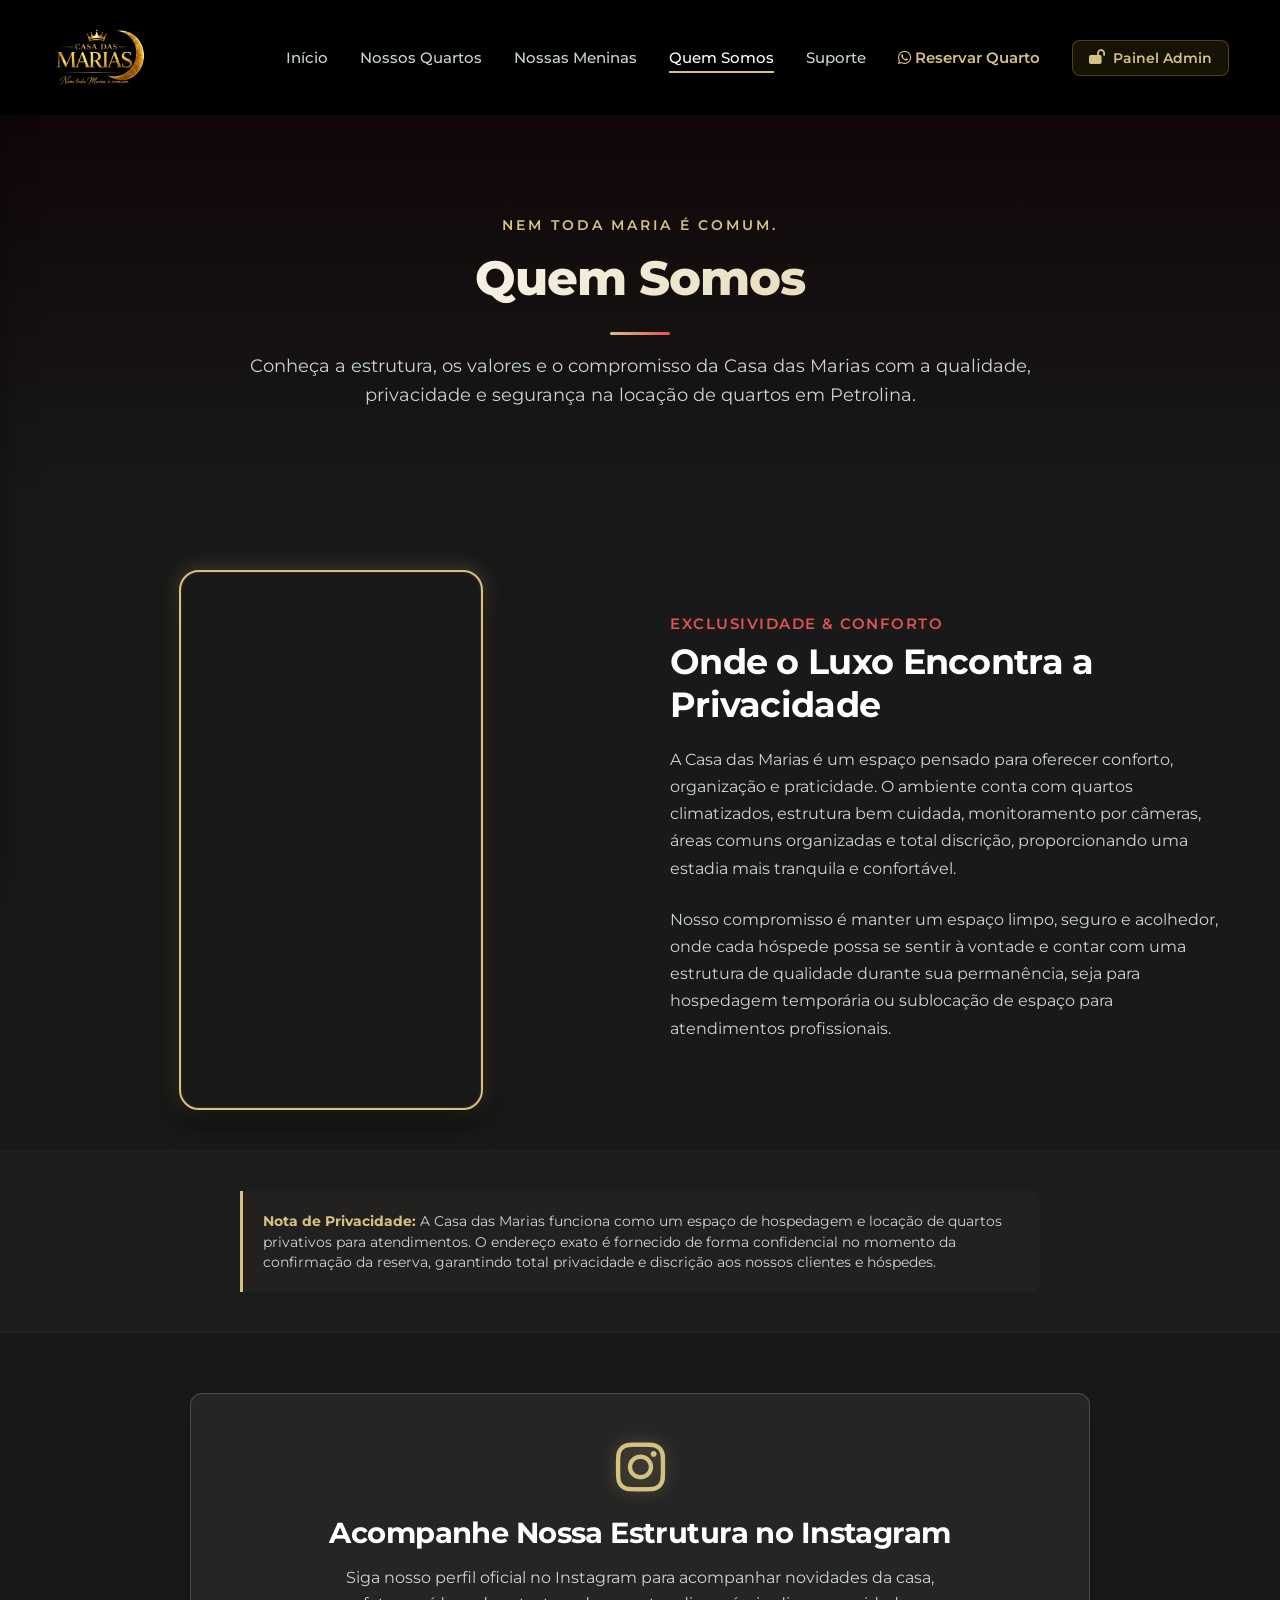
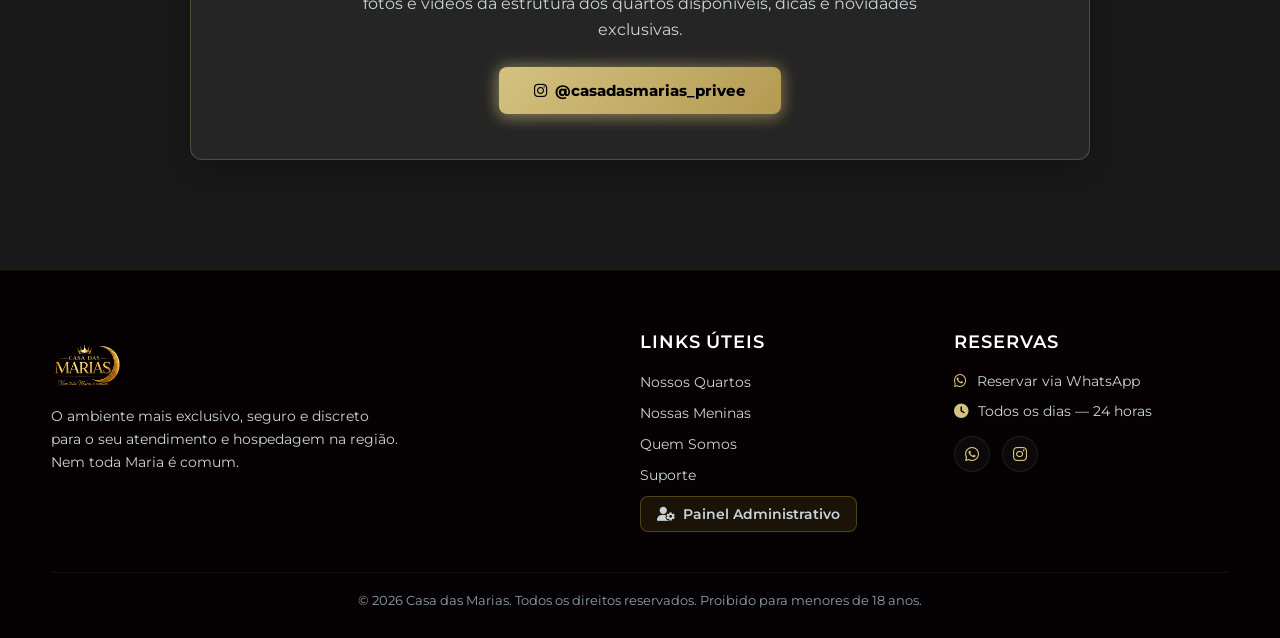
==== commit 53413ca8: "att" ====
--- a/about.html
+++ b/about.html
@@ -3,8 +3,11 @@
 
 <head>
     <script>
-        if (localStorage.getItem('marias_age_verified') !== 'true') {
-            window.location.href = 'index.html';
+        try {
+            // Age verification bypass or check if required
+            localStorage.setItem('marias_age_verified', 'true');
+        } catch (e) {
+            console.warn("localStorage is blocked:", e);
         }
     </script>
     <meta charset="UTF-8">
@@ -13,17 +16,15 @@
     <!-- Google Fonts -->
     <link rel="preconnect" href="https://fonts.googleapis.com">
     <link rel="preconnect" href="https://fonts.gstatic.com" crossorigin>
-    <link
-        href="https://fonts.googleapis.com/css2?family=Cinzel:wght@400;600;700;800&family=Inter:wght@300;400;500;600;700&family=Montserrat:ital,wght@0,300..800;1,300..800&family=Outfit:wght@300;400;500;600;700;800&family=Playfair+Display:ital,wght@0,400..900;1,400..900&display=swap"
-        rel="stylesheet">
+    <link href="https://fonts.googleapis.com/css2?family=Cinzel:wght@400;600;700;800&family=Inter:wght@300;400;500;600;700&family=Montserrat:ital,wght@0,300..800;1,300..800&family=Outfit:wght@300;400;500;600;700;800&display=swap" rel="stylesheet">
     <!-- FontAwesome for Premium Icons -->
     <link rel="stylesheet" href="https://cdnjs.cloudflare.com/ajax/libs/font-awesome/6.4.0/css/all.min.css">
     <!-- Main Style sheet -->
     <link rel="stylesheet" href="index.css">
 </head>
 
-<body>
-    <!-- Mobile Sidebar Drawer (Fatal Model Style) -->
+<body data-page="about">
+    <!-- Mobile Sidebar Drawer -->
     <div class="drawer-overlay" id="drawer-overlay"></div>
     <aside class="sidebar-drawer" id="sidebar-drawer">
         <div class="drawer-close-btn" id="drawer-close-btn">
@@ -45,17 +46,17 @@
             </div>
         </div>
         <nav class="drawer-nav">
-            <a href="main.html" class="drawer-link"><i class="fa-solid fa-house"></i> Início</a>
-            <a href="main.html#lounge" class="drawer-link"><i class="fa-solid fa-hotel"></i> A Casa</a>
-            <a href="main.html#portfolio-view" class="drawer-link"><i class="fa-solid fa-users"></i> Nossas Modelos</a>
+            <a href="index.html" class="drawer-link"><i class="fa-solid fa-house"></i> Início</a>
+            <a href="index.html#portfolio-view" class="drawer-link"><i class="fa-solid fa-bed"></i> Nossos Quartos</a>
+            <a href="girls.html" class="drawer-link"><i class="fa-solid fa-venus"></i> Nossas Meninas</a>
             <a href="about.html" class="drawer-link active"><i class="fa-solid fa-circle-info"></i> Quem Somos</a>
             <a href="support.html" class="drawer-link"><i class="fa-solid fa-headset"></i> Suporte</a>
             <a href="https://instagram.com/casadasmarias_privee" target="_blank" class="drawer-link"><i class="fa-brands fa-instagram"></i> Instagram</a>
             <a href="#" class="drawer-link admin-trigger"><i class="fa-solid fa-lock"></i> Painel Admin</a>
         </nav>
         <div class="drawer-footer-action">
-            <a href="https://wa.me/5575982897249?text=Ol%C3%A1!%20Sou%20acompanhante%20e%20tenho%20interesse%20em%20me%20hospedar%2Fatender%20na%20Casa%20das%20Marias." target="_blank" class="btn btn-gold btn-glow w-full">
-                <i class="fa-brands fa-whatsapp"></i> Solicitar Vaga
+            <a href="https://wa.me/5575982897249?text=Olá! Gostaria de consultar a disponibilidade de quartos na Casa das Marias." target="_blank" class="btn btn-gold btn-glow w-full">
+                <i class="fa-brands fa-whatsapp"></i> Reservar Quarto
             </a>
         </div>
     </aside>
@@ -63,16 +64,16 @@
     <!-- Premium Header -->
     <header class="app-header">
         <div class="header-container">
-            <a href="main.html" class="logo-img-link" id="nav-logo">
+            <a href="index.html" class="logo-img-link" id="nav-logo">
                 <img src="assets/logo.png" alt="Casa das Marias" class="logo-img">
             </a>
             <nav class="main-nav" id="main-nav">
-                <a href="main.html" class="nav-link">Início</a>
-                <a href="main.html#lounge" class="nav-link">A Casa</a>
-                <a href="main.html#portfolio-view" class="nav-link">Nossas Modelos</a>
+                <a href="index.html" class="nav-link">Início</a>
+                <a href="index.html#portfolio-view" class="nav-link">Nossos Quartos</a>
+                <a href="girls.html" class="nav-link">Nossas Meninas</a>
                 <a href="about.html" class="nav-link active">Quem Somos</a>
                 <a href="support.html" class="nav-link">Suporte</a>
-                <a href="https://wa.me/5575982897249?text=Ol%C3%A1!%20Sou%20acompanhante%20e%20tenho%20interesse%20em%20me%20hospedar%2Fatender%20na%20Casa%20das%20Marias." target="_blank" class="nav-link nav-apply-btn"><i class="fa-brands fa-whatsapp"></i> Solicitar Vaga</a>
+                <a href="https://wa.me/5575982897249?text=Olá! Gostaria de consultar a disponibilidade de quartos na Casa das Marias." target="_blank" class="nav-link nav-apply-btn"><i class="fa-brands fa-whatsapp"></i> Reservar Quarto</a>
                 <a href="#" class="nav-link admin-trigger"><i class="fa-solid fa-lock-open"></i> Painel Admin</a>
             </nav>
             <button class="mobile-menu-toggle" id="menu-toggle" aria-label="Menu de Navegação">
@@ -82,14 +83,14 @@
     </header>
 
     <!-- Main Content -->
-    <main class="main-content" style="padding-top: 115px;">
+    <main class="main-content" style="padding-top: 115px; padding-bottom: 50px;">
         <!-- Institutional Hero Section -->
         <section class="about-hero-section" style="position: relative; padding: 100px 4%; text-align: center; background: linear-gradient(180deg, #100607 0%, var(--bg-primary) 100%);">
             <div style="max-width: 800px; margin: 0 auto;">
                 <span style="color: var(--color-gold); font-family: var(--font-heading); font-weight: 600; text-transform: uppercase; letter-spacing: 0.2em; font-size: 0.9rem;">Nem toda Maria é comum.</span>
                 <h1 style="font-size: 3rem; margin: 15px 0 25px; font-family: var(--font-heading); font-weight: 800; background: linear-gradient(135deg, #FFF, #DFD1A5); -webkit-background-clip: text; -webkit-text-fill-color: transparent;">Quem Somos</h1>
                 <div class="title-underline"></div>
-                <p style="color: var(--text-secondary); font-size: 1.15rem; line-height: 1.6;">Conheça a história, os valores e a filosofia por trás do espaço de hospedagem e lounge privativo mais exclusivo de Petrolina.</p>
+                <p style="color: var(--text-secondary); font-size: 1.15rem; line-height: 1.6;">Conheça a estrutura, os valores e o compromisso da Casa das Marias com a qualidade, privacidade e segurança na locação de quartos em Petrolina.</p>
             </div>
         </section>
 
@@ -104,75 +105,29 @@
                 <div class="lounge-details">
                     <span style="color: var(--color-accent); font-weight: 600; font-size: 0.95rem; text-transform: uppercase; letter-spacing: 0.1em; display: block; margin-bottom: 8px;">Exclusividade & Conforto</span>
                     <h3 style="font-size: 2.2rem; line-height: 1.2; margin-bottom: 20px; font-family: var(--font-heading); font-weight: 700;">Onde o Luxo Encontra a Privacidade</h3>
-                    <p>Na Casa das Marias, cada detalhe foi cuidadosamente planejado para oferecer uma experiência sensorial incomparável. Nosso lounge conta com iluminação indireta sofisticada, sofás de veludo confortáveis e uma seleção de bebidas importadas da mais alta qualidade.</p>
-                    <p>Valorizamos a privacidade acima de tudo. Por isso, oferecemos uma entrada reservada de acesso discreto e segurança qualificada no local, permitindo que você relaxe e desfrute com total paz de espírito.</p>
+                    <p>A Casa das Marias é um espaço pensado para oferecer conforto, organização e praticidade. O ambiente conta com quartos climatizados, estrutura bem cuidada, monitoramento por câmeras, áreas comuns organizadas e total discrição, proporcionando uma estadia mais tranquila e confortável.</p>
+                    <p>Nosso compromisso é manter um espaço limpo, seguro e acolhedor, onde cada hóspede possa se sentir à vontade e contar com uma estrutura de qualidade durante sua permanência, seja para hospedagem temporária ou sublocação de espaço para atendimentos profissionais.</p>
                 </div>
             </div>
         </section>
 
-        <!-- Features & Notice Section -->
-        <section class="section-container" style="background: rgba(255, 255, 255, 0.01); border-top: 1px solid rgba(255,255,255,0.03); border-bottom: 1px solid rgba(255,255,255,0.03); padding-top: 60px; padding-bottom: 60px;">
-            <div class="section-header" style="margin-bottom: 40px;">
-                <h2 class="section-title" style="font-size: 2rem;">Diferenciais da Casa</h2>
-                <div class="title-underline"></div>
-            </div>
-            
-            <div class="rules-grid" style="margin-bottom: 40px;">
-                <div class="rule-card">
-                    <div class="rule-card-header">
-                        <div class="rule-card-icon-box"><i class="fa-solid fa-user-secret"></i></div>
-                        <h4>Sigilo Absoluto</h4>
-                    </div>
-                    <div class="rule-card-content">
-                        <p>Acesso e estacionamento privativos para sua total discrição em todas as visitas.</p>
-                    </div>
-                </div>
-
-                <div class="rule-card">
-                    <div class="rule-card-header">
-                        <div class="rule-card-icon-box"><i class="fa-solid fa-martini-glass-citrus"></i></div>
-                        <h4>Bar de Elite</h4>
-                    </div>
-                    <div class="rule-card-content">
-                        <p>Drinks finos, champagne e destilados premium selecionados para paladares exigentes.</p>
-                    </div>
-                </div>
-
-                <div class="rule-card">
-                    <div class="rule-card-header">
-                        <div class="rule-card-icon-box"><i class="fa-solid fa-hotel"></i></div>
-                        <h4>Suítes VIP</h4>
-                    </div>
-                    <div class="rule-card-content">
-                        <p>Quartos climatizados equipados com hidromassagem e sistema de som ambiente premium.</p>
-                    </div>
-                </div>
-
-                <div class="rule-card">
-                    <div class="rule-card-header">
-                        <div class="rule-card-icon-box"><i class="fa-solid fa-shield-halved"></i></div>
-                        <h4>Segurança Rigorosa</h4>
-                    </div>
-                    <div class="rule-card-content">
-                        <p>Sistema de monitoramento e equipe dedicada treinada para garantir sua total tranquilidade.</p>
-                    </div>
-                </div>
-            </div>
-
-            <!-- Exclusivity Notice Box -->
+        <!-- Notice Section -->
+        <section class="section-container" style="background: rgba(255, 255, 255, 0.01); border-top: 1px solid rgba(255,255,255,0.03); border-bottom: 1px solid rgba(255,255,255,0.03); padding-top: 40px; padding-bottom: 40px;">
             <div class="lounge-notice-box" style="max-width: 800px; margin: 0 auto; padding: 20px; border-left: 3px solid var(--color-gold); background: rgba(212, 194, 129, 0.03); border-radius: 0 var(--border-radius-sm) var(--border-radius-sm) 0; text-align: left;">
                 <p style="margin: 0; font-size: 0.9rem; line-height: 1.6; color: var(--text-secondary);">
-                    <strong>Nota de Exclusividade:</strong> A Casa das Marias funciona como um espaço de hospedagem e atendimento privativo das próprias modelos. Não possuímos central de atendimento ao cliente ou suporte comercial no local; todos os contatos e agendamentos são feitos de forma individual e direta com as modelos via WhatsApp.
+                    <strong>Nota de Privacidade:</strong> A Casa das Marias funciona como um espaço de hospedagem e locação de quartos privativos para atendimentos. O endereço exato é fornecido de forma confidencial no momento da confirmação da reserva, garantindo total privacidade e discrição aos nossos clientes e hóspedes.
                 </p>
             </div>
         </section>
 
-        <!-- Concept Banner (Instagram Integration visual hint) -->
+        <!-- Concept Banner -->
         <section class="section-container" style="text-align: center; padding-top: 60px; padding-bottom: 60px;">
             <div class="glass-panel" style="max-width: 900px; margin: 0 auto; padding: 45px 30px; border: 1px solid rgba(212, 194, 129, 0.25);">
                 <i class="fa-brands fa-instagram" style="font-size: 3.5rem; color: var(--color-gold); margin-bottom: 20px; text-shadow: 0 0 15px var(--color-gold-glow);"></i>
-                <h3 style="font-family: var(--font-heading); font-size: 1.8rem; font-weight: 700; margin-bottom: 15px; color: #FFF;">Acompanhe Nossa Rotina no Instagram</h3>
-                <p style="color: var(--text-secondary); max-width: 600px; margin: 0 auto 25px; line-height: 1.6; font-size: 1rem;">Siga nosso perfil oficial para novidades exclusivas, bastidores, aviso de novas modelos hospedadas na casa e campanhas especiais.</p>
+                <h3 style="font-family: var(--font-heading); font-size: 1.8rem; font-weight: 700; margin-bottom: 15px; color: #FFF;">Acompanhe Nossa Estrutura no Instagram</h3>
+                <p style="color: var(--text-secondary); max-width: 600px; margin: 0 auto 25px; line-height: 1.6; font-size: 1rem;">
+                    Siga nosso perfil oficial no Instagram para acompanhar novidades da casa, fotos e vídeos da estrutura dos quartos disponíveis, dicas e novidades exclusivas.
+                </p>
                 <a href="https://instagram.com/casadasmarias_privee" target="_blank" class="btn btn-gold btn-glow" style="padding: 14px 35px;">
                     <i class="fa-brands fa-instagram"></i> @casadasmarias_privee
                 </a>
@@ -184,30 +139,27 @@
     <footer class="app-footer">
         <div class="footer-container">
             <div class="footer-brand">
-                <a href="main.html" class="logo-img-link">
+                <a href="index.html" class="logo-img-link">
                     <img src="assets/logo.png" alt="Casa das Marias" class="logo-img footer-logo-img">
                 </a>
-                <p>O ambiente mais exclusivo e as companhias mais sofisticadas da região. Nem toda Maria é comum.</p>
+                <p>O ambiente mais exclusivo, seguro e discreto para o seu atendimento e hospedagem na região. Nem toda Maria é comum.</p>
             </div>
             <div class="footer-links">
                 <h3>Links Úteis</h3>
                 <ul>
-                    <li><a href="main.html#lounge">A Casa</a></li>
-                    <li><a href="main.html#portfolio-view">Nossas Modelos</a></li>
+                    <li><a href="index.html#portfolio-view">Nossos Quartos</a></li>
+                    <li><a href="girls.html">Nossas Meninas</a></li>
                     <li><a href="about.html">Quem Somos</a></li>
                     <li><a href="support.html">Suporte</a></li>
                     <li><a href="#" class="admin-trigger"><i class="fa-solid fa-user-gear"></i> Painel Administrativo</a></li>
                 </ul>
             </div>
             <div class="footer-contact">
-                <h3>Agendamentos</h3>
-                <p><i class="fa-brands fa-whatsapp"></i> <a href="https://wa.me/5575982897249" target="_blank"
-                        style="color: inherit; text-decoration: none; transition: color 0.2s;">Agendamentos via
-                        WhatsApp</a></p>
+                <h3>Reservas</h3>
+                <p><i class="fa-brands fa-whatsapp"></i> <a href="https://wa.me/5575982897249" target="_blank" style="color: inherit; text-decoration: none; transition: color 0.2s;">Reservar via WhatsApp</a></p>
                 <p><i class="fa-solid fa-clock"></i> Todos os dias — 24 horas</p>
                 <div class="social-icons">
-                    <a href="https://wa.me/5575982897249" target="_blank" class="social-icon wa-link"><i
-                            class="fa-brands fa-whatsapp"></i></a>
+                    <a href="https://wa.me/5575982897249" target="_blank" class="social-icon wa-link"><i class="fa-brands fa-whatsapp"></i></a>
                     <a href="https://instagram.com/casadasmarias_privee" target="_blank" class="social-icon"><i class="fa-brands fa-instagram"></i></a>
                 </div>
             </div>
@@ -223,7 +175,7 @@
             <button class="modal-close-btn" id="auth-modal-close"><i class="fa-solid fa-xmark"></i></button>
             <div class="auth-header">
                 <i class="fa-solid fa-shield-halved auth-icon"></i>
-                <h3>Autenticação do Gerente</h3>
+                <h3>Autenticação</h3>
                 <p>Insira a senha de acesso para entrar no Painel Administrativo.</p>
             </div>
             <div class="auth-body">
@@ -242,4 +194,4 @@
     <script src="js/app.js"></script>
 </body>
 
-</html>
+</html>
--- a/index.css
+++ b/index.css
@@ -1525,6 +1525,201 @@
     border-color: var(--color-danger);
 }
 
+/* --- Admin Dashboard Tabs --- */
+.admin-tabs {
+    display: flex;
+    gap: 15px;
+    margin-bottom: 25px;
+    border-bottom: 1px solid rgba(255, 255, 255, 0.08);
+    padding-bottom: 15px;
+}
+
+.admin-tab-btn {
+    background: rgba(255, 255, 255, 0.02);
+    border: 1px solid rgba(255, 255, 255, 0.08);
+    color: var(--text-secondary);
+    padding: 12px 24px;
+    border-radius: var(--border-radius-md);
+    cursor: pointer;
+    font-weight: 600;
+    font-family: var(--font-heading);
+    font-size: 0.95rem;
+    transition: var(--transition-fast);
+    display: flex;
+    align-items: center;
+    gap: 8px;
+}
+
+.admin-tab-btn:hover {
+    background: rgba(255, 255, 255, 0.05);
+    color: #FFF;
+    border-color: rgba(255, 255, 255, 0.2);
+}
+
+.admin-tab-btn.active {
+    background: rgba(212, 175, 55, 0.08);
+    border-color: var(--color-gold);
+    color: var(--color-gold);
+    box-shadow: 0 0 15px rgba(212, 175, 55, 0.15);
+}
+
+/* --- Stories Manager Section --- */
+.stories-manager-intro {
+    background: rgba(20, 20, 20, 0.4);
+    border-left: 3px solid var(--color-gold);
+    padding: 18px 24px;
+    border-radius: 0 var(--border-radius-md) var(--border-radius-md) 0;
+    margin-bottom: 30px;
+}
+
+.stories-manager-intro h3 {
+    font-family: var(--font-heading);
+    font-size: 1.25rem;
+    color: var(--color-gold);
+    margin-bottom: 6px;
+}
+
+.stories-manager-intro p {
+    font-size: 0.9rem;
+    color: var(--text-secondary);
+    line-height: 1.5;
+}
+
+.stories-manager-grid {
+    display: grid;
+    grid-template-columns: repeat(auto-fill, minmax(260px, 1fr));
+    gap: 25px;
+    margin-bottom: 40px;
+}
+
+.story-manage-card {
+    padding: 20px;
+    display: flex;
+    flex-direction: column;
+    gap: 15px;
+    transition: transform var(--transition-fast), border-color var(--transition-fast);
+}
+
+.story-manage-card:hover {
+    transform: translateY(-4px);
+    border-color: rgba(212, 175, 55, 0.25);
+}
+
+.story-manage-header {
+    display: flex;
+    align-items: center;
+    gap: 12px;
+    border-bottom: 1px solid rgba(255, 255, 255, 0.05);
+    padding-bottom: 12px;
+}
+
+.story-manage-avatar {
+    width: 48px;
+    height: 48px;
+    border-radius: 50%;
+    object-fit: cover;
+    border: 2px solid rgba(212, 175, 55, 0.3);
+}
+
+.story-manage-name-box h4 {
+    font-size: 1rem;
+    font-weight: 700;
+    color: #FFF;
+    margin-bottom: 2px;
+}
+
+.story-manage-name-box span {
+    font-size: 0.8rem;
+}
+
+.status-active {
+    color: var(--color-success);
+    font-weight: 600;
+    display: flex;
+    align-items: center;
+    gap: 4px;
+}
+
+.status-inactive {
+    color: var(--text-muted);
+    display: flex;
+    align-items: center;
+    gap: 4px;
+}
+
+.dot-gray {
+    display: inline-block;
+    width: 6px;
+    height: 6px;
+    background-color: var(--text-muted);
+    border-radius: 50%;
+}
+
+.story-preview-container {
+    position: relative;
+    width: 100%;
+    height: 320px;
+    border-radius: var(--border-radius-md);
+    overflow: hidden;
+    background: #000;
+    border: 1px solid rgba(255, 255, 255, 0.05);
+    display: flex;
+    align-items: center;
+    justify-content: center;
+}
+
+.story-preview-thumb {
+    width: 100%;
+    height: 100%;
+    object-fit: cover;
+}
+
+.story-preview-placeholder {
+    display: flex;
+    flex-direction: column;
+    align-items: center;
+    gap: 10px;
+    color: rgba(255, 255, 255, 0.15);
+}
+
+.story-preview-placeholder i {
+    font-size: 3rem;
+}
+
+.story-preview-placeholder span {
+    font-size: 0.85rem;
+    font-weight: 500;
+}
+
+.story-badge-type {
+    position: absolute;
+    top: 10px;
+    left: 10px;
+    background: rgba(0, 0, 0, 0.6);
+    border: 1px solid rgba(255, 255, 255, 0.15);
+    padding: 4px 10px;
+    font-size: 0.75rem;
+    font-weight: 700;
+    border-radius: 4px;
+    color: #FFF;
+    text-transform: uppercase;
+}
+
+.story-manage-actions {
+    display: grid;
+    grid-template-columns: 1fr auto;
+    gap: 10px;
+    margin-top: auto;
+}
+
+.story-manage-actions button {
+    display: flex;
+    align-items: center;
+    justify-content: center;
+    gap: 6px;
+    font-weight: 600;
+}
+
 /* Lounge notice box styles */
 .lounge-notice-box {
     margin-top: 24px;
@@ -2012,6 +2207,10 @@
 }
 
 /* --- Stories Modal Overlay & Player --- */
+#story-modal {
+    touch-action: none;
+}
+
 .story-player-container {
     position: relative;
     width: 100%;
@@ -2030,6 +2229,9 @@
 }
 
 @media (max-width: 767px) {
+    #story-modal {
+        padding: 0 !important;
+    }
     .story-player-container {
         max-width: 100%;
         height: 100vh;
@@ -2042,7 +2244,7 @@
 /* Close Button */
 .story-close-btn {
     position: absolute;
-    top: 20px;
+    top: calc(20px + env(safe-area-inset-top, 0px));
     right: 20px;
     z-index: 10;
     background: rgba(0, 0, 0, 0.5);
@@ -2067,7 +2269,7 @@
 /* Progress Bar indicator */
 .story-progress-bar {
     position: absolute;
-    top: 15px;
+    top: calc(15px + env(safe-area-inset-top, 0px));
     left: 10px;
     right: 10px;
     display: flex;
@@ -2097,7 +2299,7 @@
 /* Header in story */
 .story-header-info {
     position: absolute;
-    top: 25px;
+    top: calc(25px + env(safe-area-inset-top, 0px));
     left: 20px;
     display: flex;
     align-items: center;
@@ -2133,13 +2335,16 @@
 
 /* Video Wrapper */
 .story-video-wrapper {
-    position: relative;
+    position: absolute;
+    top: 0;
+    left: 0;
     width: 100%;
     height: 100%;
     background-color: #000;
     display: flex;
     align-items: center;
     justify-content: center;
+    z-index: 1;
 }
 
 .story-video-wrapper video {
@@ -2203,6 +2408,7 @@
     width: 25%;
     z-index: 8;
     cursor: pointer;
+    pointer-events: none;
 }
 
 .story-nav-left {
@@ -2256,7 +2462,7 @@
 /* Footer WhatsApp Action */
 .story-footer-action {
     position: absolute;
-    bottom: 20px;
+    bottom: calc(20px + env(safe-area-inset-bottom, 0px));
     left: 0;
     right: 0;
     padding: 0 20px;
@@ -3098,4 +3304,122 @@
     border-radius: var(--border-radius-lg);
     border: 2px solid var(--color-gold);
     box-shadow: 0 10px 30px rgba(0, 0, 0, 0.8), 0 0 20px var(--color-gold-glow);
+}
+
+/* Mobile Bottom Navigation Bar (WhatsApp style, reference screenshot) */
+.mobile-bottom-nav {
+    display: none;
+    position: fixed;
+    bottom: 0;
+    left: 0;
+    right: 0;
+    height: 70px;
+    background: #111111;
+    border-top: 1px solid rgba(255, 255, 255, 0.08);
+    z-index: 99;
+    justify-content: space-around;
+    align-items: center;
+    padding: 0 10px;
+    box-shadow: 0 -4px 20px rgba(0,0,0,0.5);
+}
+
+.mobile-bottom-nav-item {
+    display: flex;
+    flex-direction: column;
+    align-items: center;
+    justify-content: center;
+    color: var(--text-muted);
+    font-size: 0.75rem;
+    font-weight: 500;
+    gap: 4px;
+    cursor: pointer;
+    transition: var(--transition-fast);
+    flex: 1;
+    height: 100%;
+}
+
+.mobile-bottom-nav-item i {
+    font-size: 1.25rem;
+    transition: var(--transition-fast);
+}
+
+.mobile-bottom-nav-item:hover,
+.mobile-bottom-nav-item.active {
+    color: var(--color-gold);
+}
+
+/* Center Add Button */
+.mobile-bottom-nav-item.center-btn-item {
+    position: relative;
+    top: -15px; /* Floats slightly above */
+}
+
+.mobile-bottom-nav-center-btn {
+    width: 56px;
+    height: 56px;
+    background: var(--color-danger); /* Red floating button from screenshot */
+    color: white;
+    border-radius: 50%;
+    display: flex;
+    align-items: center;
+    justify-content: center;
+    box-shadow: 0 4px 15px rgba(237, 58, 59, 0.4);
+    font-size: 1.5rem;
+    transition: var(--transition-smooth);
+    border: 3px solid #111111;
+}
+
+.mobile-bottom-nav-center-btn:hover {
+    transform: scale(1.1);
+    background: var(--color-danger);
+    box-shadow: 0 6px 20px rgba(237, 58, 59, 0.6);
+}
+
+/* Favorite heart button on cards */
+.favorite-btn-wrapper {
+    position: absolute;
+    bottom: 12px;
+    right: 12px;
+    z-index: 3;
+}
+
+.favorite-card-btn {
+    background: rgba(25, 25, 25, 0.85);
+    border: 1px solid rgba(255, 255, 255, 0.1);
+    color: var(--text-muted);
+    width: 36px;
+    height: 36px;
+    border-radius: 50%;
+    display: flex;
+    align-items: center;
+    justify-content: center;
+    cursor: pointer;
+    font-size: 1rem;
+    transition: var(--transition-fast);
+}
+
+.favorite-card-btn:hover {
+    transform: scale(1.1);
+    color: var(--color-accent);
+    border-color: var(--color-accent);
+}
+
+.favorite-card-btn.favorited {
+    color: var(--color-accent) !important;
+    background: rgba(226, 83, 82, 0.15);
+    border-color: var(--color-accent);
+}
+
+/* Media query to show bottom nav and adjust body padding on mobile */
+@media (max-width: 767px) {
+    .mobile-bottom-nav {
+        display: flex;
+    }
+    body {
+        padding-bottom: 70px; /* Space for the bottom nav */
+    }
+    /* Hide menu toggle header if we rely on bottom nav, or keep both. Bottom nav is cleaner! */
+    .app-header {
+        position: absolute; /* Don't stick on top since bottom nav is active */
+    }
 }
